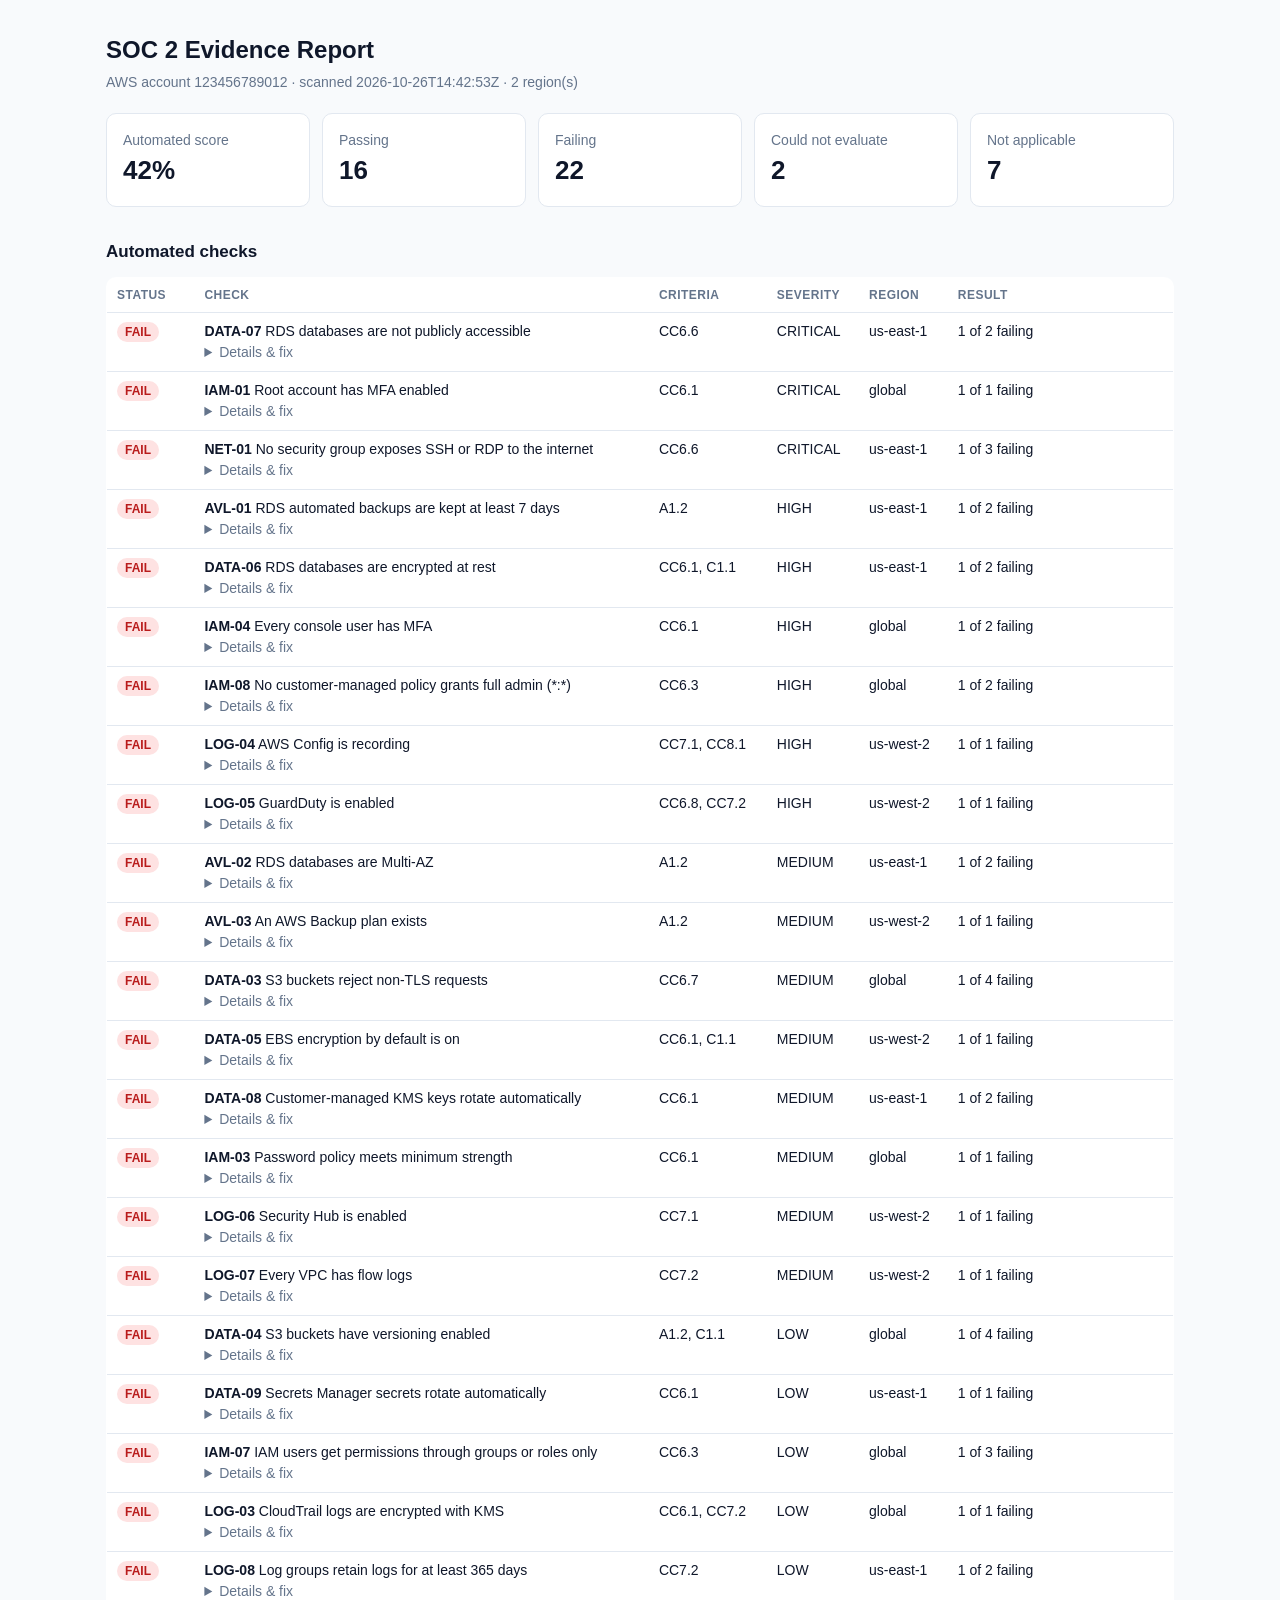
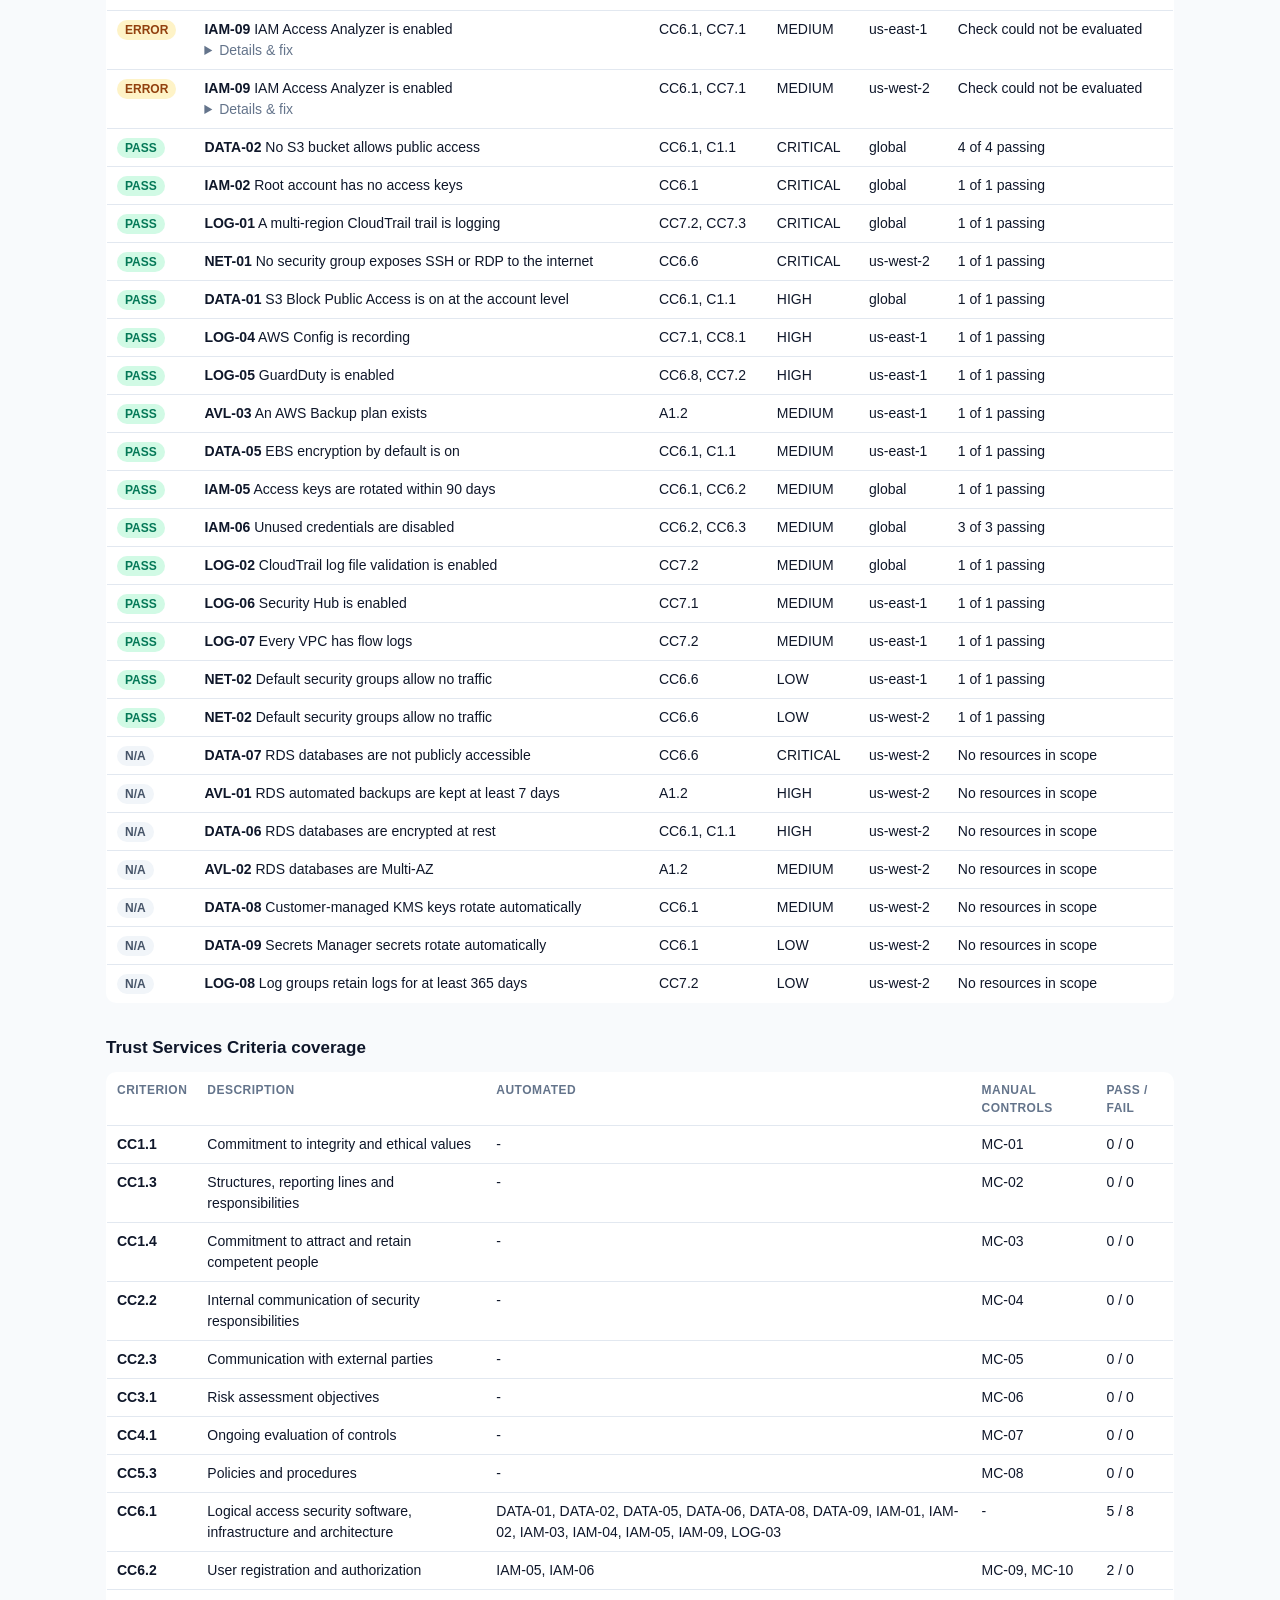
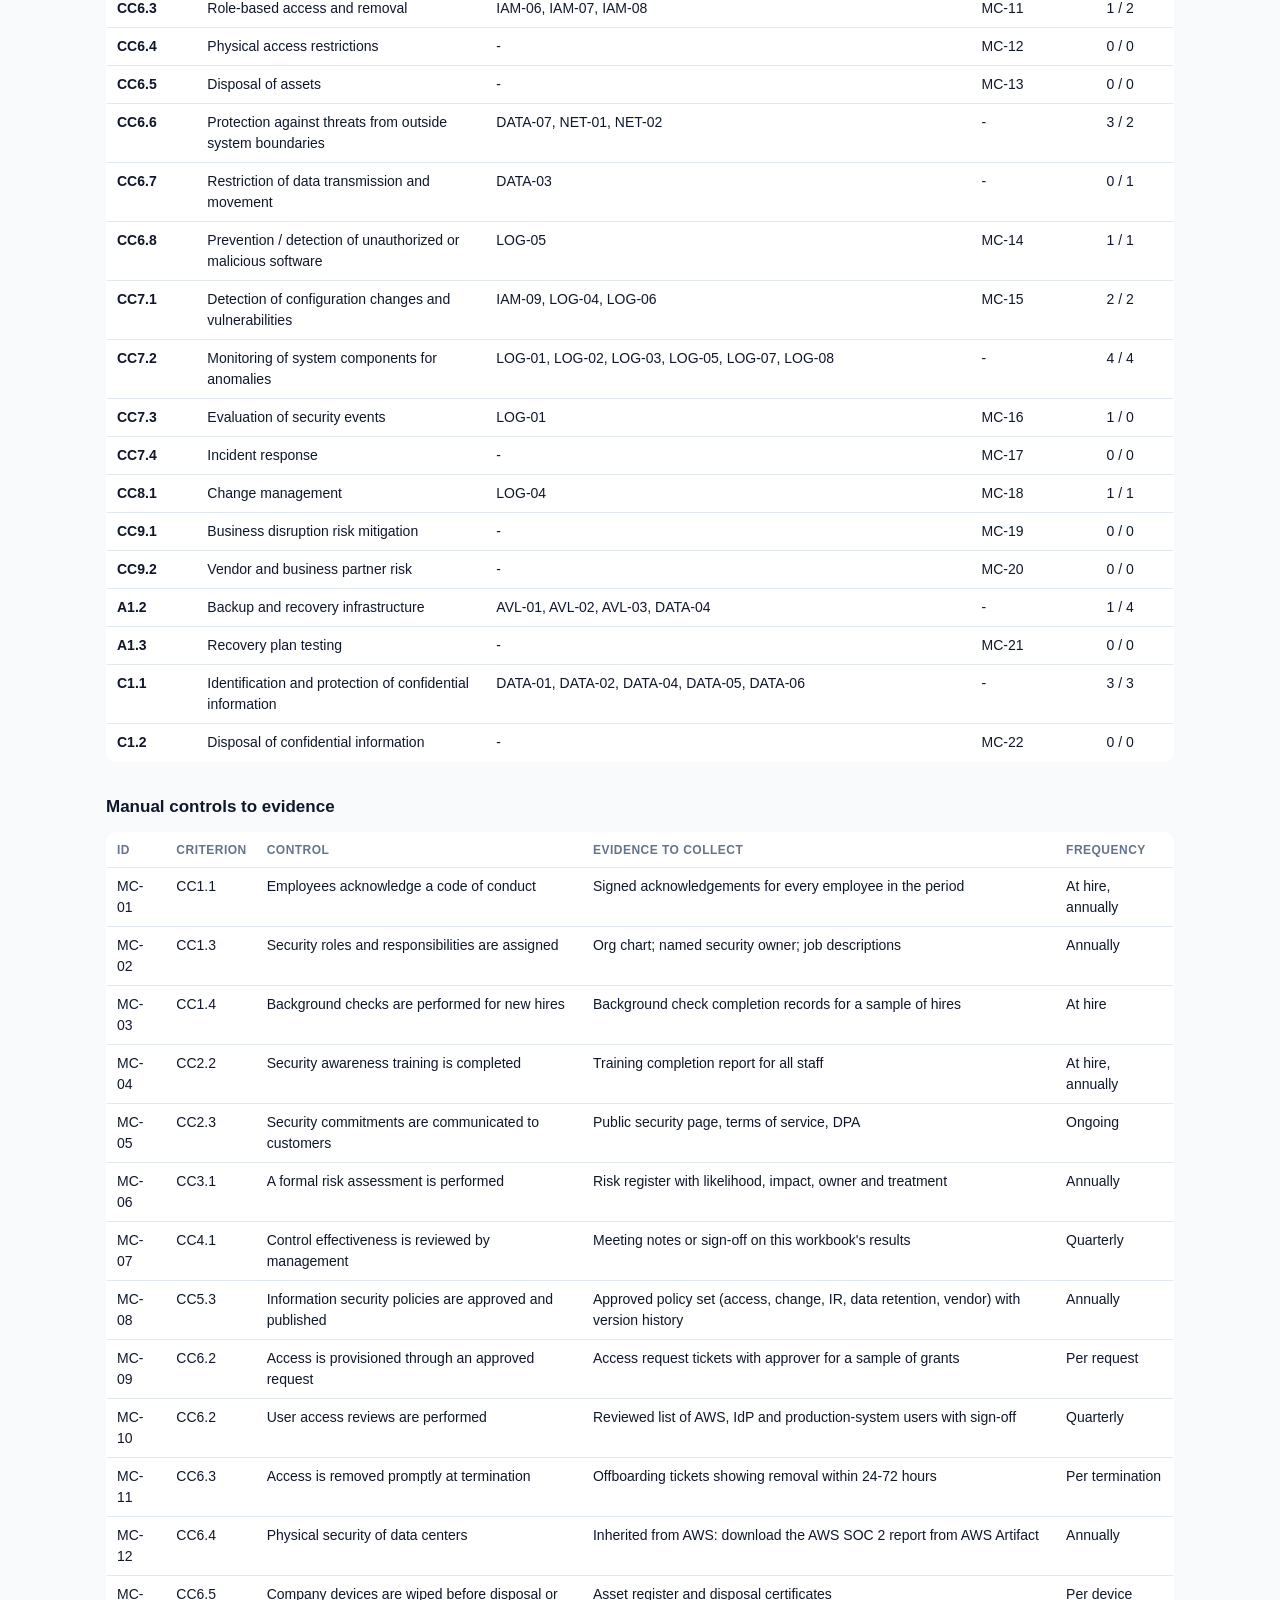
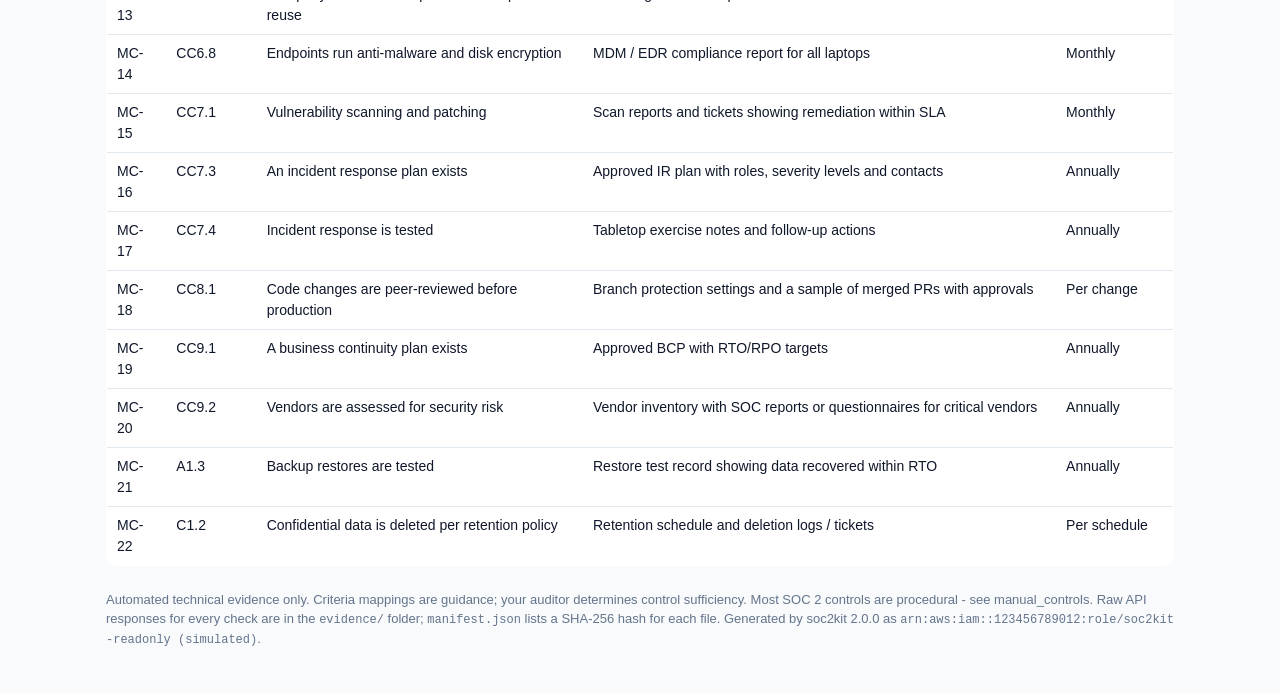
==== web/sample/report.html @ bc545b7a "Add zero-backend demo page and Python 3.9 support - web/: static demo page in the S3 Sentry style. S" ====
<!doctype html>
<html lang="en">
<head>
<meta charset="utf-8">
<meta name="viewport" content="width=device-width, initial-scale=1">
<title>SOC 2 Evidence Report - 123456789012</title>
<style>
:root{--bg:#f8fafc;--card:#fff;--ink:#0f172a;--muted:#64748b;--line:#e2e8f0;
--pass:#047857;--pass-bg:#d1fae5;--fail:#b91c1c;--fail-bg:#fee2e2;--err:#92400e;--err-bg:#fef3c7;--na:#475569;--na-bg:#f1f5f9}
@media (prefers-color-scheme:dark){:root{--bg:#0b1120;--card:#111827;--ink:#e5e7eb;--muted:#94a3b8;--line:#1f2937;
--pass:#6ee7b7;--pass-bg:#064e3b;--fail:#fca5a5;--fail-bg:#7f1d1d;--err:#fcd34d;--err-bg:#78350f;--na:#cbd5e1;--na-bg:#1e293b}}
*{box-sizing:border-box}body{margin:0;background:var(--bg);color:var(--ink);font:14px/1.5 -apple-system,BlinkMacSystemFont,"Segoe UI",Roboto,sans-serif}
main{max-width:1100px;margin:0 auto;padding:32px 16px}
h1{font-size:24px;margin:0 0 4px}h2{font-size:17px;margin:32px 0 12px}
.muted{color:var(--muted)}.card{background:var(--card);border:1px solid var(--line);border-radius:10px;padding:16px}
.grid{display:grid;grid-template-columns:repeat(auto-fit,minmax(140px,1fr));gap:12px;margin-top:20px}
.stat b{display:block;font-size:26px}
table{width:100%;border-collapse:collapse;background:var(--card);border:1px solid var(--line);border-radius:10px;overflow:hidden}
th,td{text-align:left;padding:8px 10px;border-bottom:1px solid var(--line);vertical-align:top}
th{font-size:12px;text-transform:uppercase;letter-spacing:.04em;color:var(--muted)}
.pill{display:inline-block;padding:1px 8px;border-radius:999px;font-size:12px;font-weight:600;white-space:nowrap}
.PASS{color:var(--pass);background:var(--pass-bg)}.FAIL{color:var(--fail);background:var(--fail-bg)}
.ERROR{color:var(--err);background:var(--err-bg)}.NA{color:var(--na);background:var(--na-bg)}
details summary{cursor:pointer;color:var(--muted)}ul{margin:6px 0;padding-left:18px}code{font-size:12px;word-break:break-all}
.note{font-size:13px;color:var(--muted);margin-top:24px}
.scroll{overflow-x:auto}
@media print{details{display:block}details>*{display:block}}
</style>
</head>
<body><main>
<h1>SOC 2 Evidence Report</h1>
<div class="muted">AWS account 123456789012 &middot; scanned 2026-10-26T14:42:53Z &middot; 2 region(s)</div>

<div class="grid">
  <div class="card stat"><span class="muted">Automated score</span><b>42%</b></div>
  <div class="card stat"><span class="muted">Passing</span><b>16</b></div>
  <div class="card stat"><span class="muted">Failing</span><b>22</b></div>
  <div class="card stat"><span class="muted">Could not evaluate</span><b>2</b></div>
  <div class="card stat"><span class="muted">Not applicable</span><b>7</b></div>
</div>

<h2>Automated checks</h2>
<div class="scroll"><table>
<thead><tr><th>Status</th><th>Check</th><th>Criteria</th><th>Severity</th><th>Region</th><th>Result</th></tr></thead>
<tbody>

<tr>
<td><span class="pill FAIL">FAIL</span></td>
<td><b>DATA-07</b> RDS databases are not publicly accessible

<details><summary>Details &amp; fix</summary>

<ul><li><code>arn:aws:rds:us-east-1:123456789012:db:reporting-replica</code> - Publicly accessible</li></ul>
<div><b>Fix:</b> Set PubliclyAccessible to false and place the instance in private subnets.</div>
<div class="muted">Evidence: <code>evidence/DATA-07__us-east-1.json</code></div>
</details>

</td>
<td>CC6.6</td><td>CRITICAL</td><td>us-east-1</td><td>1 of 2 failing</td>
</tr>

<tr>
<td><span class="pill FAIL">FAIL</span></td>
<td><b>IAM-01</b> Root account has MFA enabled

<details><summary>Details &amp; fix</summary>

<ul><li><code>arn:aws:iam::123456789012:root</code> - Root MFA is not enabled</li></ul>
<div><b>Fix:</b> Sign in as root and enable a hardware or virtual MFA device under Security credentials.</div>
<div class="muted">Evidence: <code>evidence/IAM-01.json</code></div>
</details>

</td>
<td>CC6.1</td><td>CRITICAL</td><td>global</td><td>1 of 1 failing</td>
</tr>

<tr>
<td><span class="pill FAIL">FAIL</span></td>
<td><b>NET-01</b> No security group exposes SSH or RDP to the internet

<details><summary>Details &amp; fix</summary>

<ul><li><code>sg-3e9e2eb22fcf9f64b (bastion)</code> - Open to internet: SSH (22)</li></ul>
<div><b>Fix:</b> Remove the open rule; use SSM Session Manager or a VPN / bastion with a narrow source range.</div>
<div class="muted">Evidence: <code>evidence/NET-01__us-east-1.json</code></div>
</details>

</td>
<td>CC6.6</td><td>CRITICAL</td><td>us-east-1</td><td>1 of 3 failing</td>
</tr>

<tr>
<td><span class="pill FAIL">FAIL</span></td>
<td><b>AVL-01</b> RDS automated backups are kept at least 7 days

<details><summary>Details &amp; fix</summary>

<ul><li><code>arn:aws:rds:us-east-1:123456789012:db:reporting-replica</code> - 1 day retention</li></ul>
<div><b>Fix:</b> Set BackupRetentionPeriod to 7 or more.</div>
<div class="muted">Evidence: <code>evidence/AVL-01__us-east-1.json</code></div>
</details>

</td>
<td>A1.2</td><td>HIGH</td><td>us-east-1</td><td>1 of 2 failing</td>
</tr>

<tr>
<td><span class="pill FAIL">FAIL</span></td>
<td><b>DATA-06</b> RDS databases are encrypted at rest

<details><summary>Details &amp; fix</summary>

<ul><li><code>arn:aws:rds:us-east-1:123456789012:db:reporting-replica</code> - Not encrypted</li></ul>
<div><b>Fix:</b> Encryption can&#39;t be turned on in place: snapshot, copy the snapshot with encryption, restore.</div>
<div class="muted">Evidence: <code>evidence/DATA-06__us-east-1.json</code></div>
</details>

</td>
<td>CC6.1, C1.1</td><td>HIGH</td><td>us-east-1</td><td>1 of 2 failing</td>
</tr>

<tr>
<td><span class="pill FAIL">FAIL</span></td>
<td><b>IAM-04</b> Every console user has MFA

<details><summary>Details &amp; fix</summary>

<ul><li><code>arn:aws:iam::123456789012:user/mark.chen</code> - Console password without MFA</li></ul>
<div><b>Fix:</b> Enable MFA for each listed user, or remove their console password and use IAM Identity Center.</div>
<div class="muted">Evidence: <code>evidence/IAM-04.json</code></div>
</details>

</td>
<td>CC6.1</td><td>HIGH</td><td>global</td><td>1 of 2 failing</td>
</tr>

<tr>
<td><span class="pill FAIL">FAIL</span></td>
<td><b>IAM-08</b> No customer-managed policy grants full admin (*:*)

<details><summary>Details &amp; fix</summary>

<ul><li><code>arn:aws:iam::123456789012:policy/legacy-admin</code> - Allows *:*</li></ul>
<div><b>Fix:</b> Replace &#39;*:*&#39; with the specific actions and resources the principal needs.</div>
<div class="muted">Evidence: <code>evidence/IAM-08.json</code></div>
</details>

</td>
<td>CC6.3</td><td>HIGH</td><td>global</td><td>1 of 2 failing</td>
</tr>

<tr>
<td><span class="pill FAIL">FAIL</span></td>
<td><b>LOG-04</b> AWS Config is recording

<details><summary>Details &amp; fix</summary>

<ul><li><code>us-west-2</code> - No recorder</li></ul>
<div><b>Fix:</b> Enable AWS Config in this region, recording all resource types.</div>
<div class="muted">Evidence: <code>evidence/LOG-04__us-west-2.json</code></div>
</details>

</td>
<td>CC7.1, CC8.1</td><td>HIGH</td><td>us-west-2</td><td>1 of 1 failing</td>
</tr>

<tr>
<td><span class="pill FAIL">FAIL</span></td>
<td><b>LOG-05</b> GuardDuty is enabled

<details><summary>Details &amp; fix</summary>

<ul><li><code>us-west-2</code> - No enabled detector</li></ul>
<div><b>Fix:</b> Enable GuardDuty in this region (ideally org-wide with a delegated admin).</div>
<div class="muted">Evidence: <code>evidence/LOG-05__us-west-2.json</code></div>
</details>

</td>
<td>CC6.8, CC7.2</td><td>HIGH</td><td>us-west-2</td><td>1 of 1 failing</td>
</tr>

<tr>
<td><span class="pill FAIL">FAIL</span></td>
<td><b>AVL-02</b> RDS databases are Multi-AZ

<details><summary>Details &amp; fix</summary>

<ul><li><code>arn:aws:rds:us-east-1:123456789012:db:reporting-replica</code> - Single-AZ</li></ul>
<div><b>Fix:</b> Modify the instance to enable Multi-AZ (dev/test databases can be accepted as a documented exception).</div>
<div class="muted">Evidence: <code>evidence/AVL-02__us-east-1.json</code></div>
</details>

</td>
<td>A1.2</td><td>MEDIUM</td><td>us-east-1</td><td>1 of 2 failing</td>
</tr>

<tr>
<td><span class="pill FAIL">FAIL</span></td>
<td><b>AVL-03</b> An AWS Backup plan exists

<details><summary>Details &amp; fix</summary>

<ul><li><code>us-west-2</code> - No backup plans</li></ul>
<div><b>Fix:</b> Create an AWS Backup plan covering production resources in this region.</div>
<div class="muted">Evidence: <code>evidence/AVL-03__us-west-2.json</code></div>
</details>

</td>
<td>A1.2</td><td>MEDIUM</td><td>us-west-2</td><td>1 of 1 failing</td>
</tr>

<tr>
<td><span class="pill FAIL">FAIL</span></td>
<td><b>DATA-03</b> S3 buckets reject non-TLS requests

<details><summary>Details &amp; fix</summary>

<ul><li><code>arn:aws:s3:::northwind-app-logs</code> - No SecureTransport deny</li></ul>
<div><b>Fix:</b> Add a Deny statement for &#34;s3:*&#34; with Condition {&#34;Bool&#34;: {&#34;aws:SecureTransport&#34;: &#34;false&#34;}}.</div>
<div class="muted">Evidence: <code>evidence/DATA-03.json</code></div>
</details>

</td>
<td>CC6.7</td><td>MEDIUM</td><td>global</td><td>1 of 4 failing</td>
</tr>

<tr>
<td><span class="pill FAIL">FAIL</span></td>
<td><b>DATA-05</b> EBS encryption by default is on

<details><summary>Details &amp; fix</summary>

<ul><li><code>us-west-2</code> - Off</li></ul>
<div><b>Fix:</b> Enable EBS encryption by default in this region.</div>
<div class="muted">Evidence: <code>evidence/DATA-05__us-west-2.json</code></div>
</details>

</td>
<td>CC6.1, C1.1</td><td>MEDIUM</td><td>us-west-2</td><td>1 of 1 failing</td>
</tr>

<tr>
<td><span class="pill FAIL">FAIL</span></td>
<td><b>DATA-08</b> Customer-managed KMS keys rotate automatically

<details><summary>Details &amp; fix</summary>

<ul><li><code>arn:aws:kms:us-east-1:123456789012:key/34298638-74ad-4425-8a87-bf9d4429585e</code> - Rotation off</li></ul>
<div><b>Fix:</b> Enable automatic key rotation on the key.</div>
<div class="muted">Evidence: <code>evidence/DATA-08__us-east-1.json</code></div>
</details>

</td>
<td>CC6.1</td><td>MEDIUM</td><td>us-east-1</td><td>1 of 2 failing</td>
</tr>

<tr>
<td><span class="pill FAIL">FAIL</span></td>
<td><b>IAM-03</b> Password policy meets minimum strength

<details><summary>Details &amp; fix</summary>

<ul><li><code>arn:aws:iam::123456789012:root</code> - minimum length 8 &lt; 14; RequireSymbols is off; reuse prevention 0 &lt; 24</li></ul>
<div><b>Fix:</b> Set an account password policy: minimum length 14, require upper/lower/number/symbol, prevent reuse of 24.</div>
<div class="muted">Evidence: <code>evidence/IAM-03.json</code></div>
</details>

</td>
<td>CC6.1</td><td>MEDIUM</td><td>global</td><td>1 of 1 failing</td>
</tr>

<tr>
<td><span class="pill FAIL">FAIL</span></td>
<td><b>LOG-06</b> Security Hub is enabled

<details><summary>Details &amp; fix</summary>

<ul><li><code>us-west-2</code> - Not enabled</li></ul>
<div><b>Fix:</b> Enable Security Hub with the AWS Foundational Security Best Practices standard.</div>
<div class="muted">Evidence: <code>evidence/LOG-06__us-west-2.json</code></div>
</details>

</td>
<td>CC7.1</td><td>MEDIUM</td><td>us-west-2</td><td>1 of 1 failing</td>
</tr>

<tr>
<td><span class="pill FAIL">FAIL</span></td>
<td><b>LOG-07</b> Every VPC has flow logs

<details><summary>Details &amp; fix</summary>

<ul><li><code>vpc-6b2c3f62ea0a4b193</code> - No active flow log</li></ul>
<div><b>Fix:</b> Enable VPC flow logs (at least REJECT traffic) to CloudWatch Logs or S3.</div>
<div class="muted">Evidence: <code>evidence/LOG-07__us-west-2.json</code></div>
</details>

</td>
<td>CC7.2</td><td>MEDIUM</td><td>us-west-2</td><td>1 of 1 failing</td>
</tr>

<tr>
<td><span class="pill FAIL">FAIL</span></td>
<td><b>DATA-04</b> S3 buckets have versioning enabled

<details><summary>Details &amp; fix</summary>

<ul><li><code>arn:aws:s3:::northwind-web-assets</code> - Versioning Disabled</li></ul>
<div><b>Fix:</b> Enable versioning (and a lifecycle rule to expire old versions to control cost).</div>
<div class="muted">Evidence: <code>evidence/DATA-04.json</code></div>
</details>

</td>
<td>A1.2, C1.1</td><td>LOW</td><td>global</td><td>1 of 4 failing</td>
</tr>

<tr>
<td><span class="pill FAIL">FAIL</span></td>
<td><b>DATA-09</b> Secrets Manager secrets rotate automatically

<details><summary>Details &amp; fix</summary>

<ul><li><code>arn:aws:secretsmanager:us-east-1:123456789012:secret:prod/patients-db-ShzdBB</code> - Rotation off</li></ul>
<div><b>Fix:</b> Configure a rotation Lambda and schedule for the secret.</div>
<div class="muted">Evidence: <code>evidence/DATA-09__us-east-1.json</code></div>
</details>

</td>
<td>CC6.1</td><td>LOW</td><td>us-east-1</td><td>1 of 1 failing</td>
</tr>

<tr>
<td><span class="pill FAIL">FAIL</span></td>
<td><b>IAM-07</b> IAM users get permissions through groups or roles only

<details><summary>Details &amp; fix</summary>

<ul><li><code>arn:aws:iam::123456789012:user/ci-deploy-bot</code> - 1 policies attached directly</li></ul>
<div><b>Fix:</b> Move the user&#39;s policies onto a group or role and detach them from the user.</div>
<div class="muted">Evidence: <code>evidence/IAM-07.json</code></div>
</details>

</td>
<td>CC6.3</td><td>LOW</td><td>global</td><td>1 of 3 failing</td>
</tr>

<tr>
<td><span class="pill FAIL">FAIL</span></td>
<td><b>LOG-03</b> CloudTrail logs are encrypted with KMS

<details><summary>Details &amp; fix</summary>

<ul><li><code>arn:aws:cloudtrail:us-east-1:123456789012:trail/northwind-org-trail</code> - No KMS key</li></ul>
<div><b>Fix:</b> Configure SSE-KMS on the trail with a dedicated customer-managed key.</div>
<div class="muted">Evidence: <code>evidence/LOG-03.json</code></div>
</details>

</td>
<td>CC6.1, CC7.2</td><td>LOW</td><td>global</td><td>1 of 1 failing</td>
</tr>

<tr>
<td><span class="pill FAIL">FAIL</span></td>
<td><b>LOG-08</b> Log groups retain logs for at least 365 days

<details><summary>Details &amp; fix</summary>

<ul><li><code>/aws/lambda/report-export</code> - 30 days</li></ul>
<div><b>Fix:</b> Set retention to 365+ days (or &#39;never expire&#39;) on each log group.</div>
<div class="muted">Evidence: <code>evidence/LOG-08__us-east-1.json</code></div>
</details>

</td>
<td>CC7.2</td><td>LOW</td><td>us-east-1</td><td>1 of 2 failing</td>
</tr>

<tr>
<td><span class="pill ERROR">ERROR</span></td>
<td><b>IAM-09</b> IAM Access Analyzer is enabled

<details><summary>Details &amp; fix</summary>
<div><code>The AWS simulator used for this sample does not support this API.</code></div>
<ul></ul>
<div><b>Fix:</b> Create an account- or organization-level analyzer in this region.</div>
<div class="muted">Evidence: <code>evidence/IAM-09__us-east-1.json</code></div>
</details>

</td>
<td>CC6.1, CC7.1</td><td>MEDIUM</td><td>us-east-1</td><td>Check could not be evaluated</td>
</tr>

<tr>
<td><span class="pill ERROR">ERROR</span></td>
<td><b>IAM-09</b> IAM Access Analyzer is enabled

<details><summary>Details &amp; fix</summary>
<div><code>The AWS simulator used for this sample does not support this API.</code></div>
<ul></ul>
<div><b>Fix:</b> Create an account- or organization-level analyzer in this region.</div>
<div class="muted">Evidence: <code>evidence/IAM-09__us-west-2.json</code></div>
</details>

</td>
<td>CC6.1, CC7.1</td><td>MEDIUM</td><td>us-west-2</td><td>Check could not be evaluated</td>
</tr>

<tr>
<td><span class="pill PASS">PASS</span></td>
<td><b>DATA-02</b> No S3 bucket allows public access

</td>
<td>CC6.1, C1.1</td><td>CRITICAL</td><td>global</td><td>4 of 4 passing</td>
</tr>

<tr>
<td><span class="pill PASS">PASS</span></td>
<td><b>IAM-02</b> Root account has no access keys

</td>
<td>CC6.1</td><td>CRITICAL</td><td>global</td><td>1 of 1 passing</td>
</tr>

<tr>
<td><span class="pill PASS">PASS</span></td>
<td><b>LOG-01</b> A multi-region CloudTrail trail is logging

</td>
<td>CC7.2, CC7.3</td><td>CRITICAL</td><td>global</td><td>1 of 1 passing</td>
</tr>

<tr>
<td><span class="pill PASS">PASS</span></td>
<td><b>NET-01</b> No security group exposes SSH or RDP to the internet

</td>
<td>CC6.6</td><td>CRITICAL</td><td>us-west-2</td><td>1 of 1 passing</td>
</tr>

<tr>
<td><span class="pill PASS">PASS</span></td>
<td><b>DATA-01</b> S3 Block Public Access is on at the account level

</td>
<td>CC6.1, C1.1</td><td>HIGH</td><td>global</td><td>1 of 1 passing</td>
</tr>

<tr>
<td><span class="pill PASS">PASS</span></td>
<td><b>LOG-04</b> AWS Config is recording

</td>
<td>CC7.1, CC8.1</td><td>HIGH</td><td>us-east-1</td><td>1 of 1 passing</td>
</tr>

<tr>
<td><span class="pill PASS">PASS</span></td>
<td><b>LOG-05</b> GuardDuty is enabled

</td>
<td>CC6.8, CC7.2</td><td>HIGH</td><td>us-east-1</td><td>1 of 1 passing</td>
</tr>

<tr>
<td><span class="pill PASS">PASS</span></td>
<td><b>AVL-03</b> An AWS Backup plan exists

</td>
<td>A1.2</td><td>MEDIUM</td><td>us-east-1</td><td>1 of 1 passing</td>
</tr>

<tr>
<td><span class="pill PASS">PASS</span></td>
<td><b>DATA-05</b> EBS encryption by default is on

</td>
<td>CC6.1, C1.1</td><td>MEDIUM</td><td>us-east-1</td><td>1 of 1 passing</td>
</tr>

<tr>
<td><span class="pill PASS">PASS</span></td>
<td><b>IAM-05</b> Access keys are rotated within 90 days

</td>
<td>CC6.1, CC6.2</td><td>MEDIUM</td><td>global</td><td>1 of 1 passing</td>
</tr>

<tr>
<td><span class="pill PASS">PASS</span></td>
<td><b>IAM-06</b> Unused credentials are disabled

</td>
<td>CC6.2, CC6.3</td><td>MEDIUM</td><td>global</td><td>3 of 3 passing</td>
</tr>

<tr>
<td><span class="pill PASS">PASS</span></td>
<td><b>LOG-02</b> CloudTrail log file validation is enabled

</td>
<td>CC7.2</td><td>MEDIUM</td><td>global</td><td>1 of 1 passing</td>
</tr>

<tr>
<td><span class="pill PASS">PASS</span></td>
<td><b>LOG-06</b> Security Hub is enabled

</td>
<td>CC7.1</td><td>MEDIUM</td><td>us-east-1</td><td>1 of 1 passing</td>
</tr>

<tr>
<td><span class="pill PASS">PASS</span></td>
<td><b>LOG-07</b> Every VPC has flow logs

</td>
<td>CC7.2</td><td>MEDIUM</td><td>us-east-1</td><td>1 of 1 passing</td>
</tr>

<tr>
<td><span class="pill PASS">PASS</span></td>
<td><b>NET-02</b> Default security groups allow no traffic

</td>
<td>CC6.6</td><td>LOW</td><td>us-east-1</td><td>1 of 1 passing</td>
</tr>

<tr>
<td><span class="pill PASS">PASS</span></td>
<td><b>NET-02</b> Default security groups allow no traffic

</td>
<td>CC6.6</td><td>LOW</td><td>us-west-2</td><td>1 of 1 passing</td>
</tr>

<tr>
<td><span class="pill NA">N/A</span></td>
<td><b>DATA-07</b> RDS databases are not publicly accessible

</td>
<td>CC6.6</td><td>CRITICAL</td><td>us-west-2</td><td>No resources in scope</td>
</tr>

<tr>
<td><span class="pill NA">N/A</span></td>
<td><b>AVL-01</b> RDS automated backups are kept at least 7 days

</td>
<td>A1.2</td><td>HIGH</td><td>us-west-2</td><td>No resources in scope</td>
</tr>

<tr>
<td><span class="pill NA">N/A</span></td>
<td><b>DATA-06</b> RDS databases are encrypted at rest

</td>
<td>CC6.1, C1.1</td><td>HIGH</td><td>us-west-2</td><td>No resources in scope</td>
</tr>

<tr>
<td><span class="pill NA">N/A</span></td>
<td><b>AVL-02</b> RDS databases are Multi-AZ

</td>
<td>A1.2</td><td>MEDIUM</td><td>us-west-2</td><td>No resources in scope</td>
</tr>

<tr>
<td><span class="pill NA">N/A</span></td>
<td><b>DATA-08</b> Customer-managed KMS keys rotate automatically

</td>
<td>CC6.1</td><td>MEDIUM</td><td>us-west-2</td><td>No resources in scope</td>
</tr>

<tr>
<td><span class="pill NA">N/A</span></td>
<td><b>DATA-09</b> Secrets Manager secrets rotate automatically

</td>
<td>CC6.1</td><td>LOW</td><td>us-west-2</td><td>No resources in scope</td>
</tr>

<tr>
<td><span class="pill NA">N/A</span></td>
<td><b>LOG-08</b> Log groups retain logs for at least 365 days

</td>
<td>CC7.2</td><td>LOW</td><td>us-west-2</td><td>No resources in scope</td>
</tr>

</tbody></table></div>

<h2>Trust Services Criteria coverage</h2>
<div class="scroll"><table>
<thead><tr><th>Criterion</th><th>Description</th><th>Automated</th><th>Manual controls</th><th>Pass / Fail</th></tr></thead>
<tbody>

<tr><td><b>CC1.1</b></td><td>Commitment to integrity and ethical values</td><td>-</td>
<td>MC-01</td><td>0 / 0</td></tr>

<tr><td><b>CC1.3</b></td><td>Structures, reporting lines and responsibilities</td><td>-</td>
<td>MC-02</td><td>0 / 0</td></tr>

<tr><td><b>CC1.4</b></td><td>Commitment to attract and retain competent people</td><td>-</td>
<td>MC-03</td><td>0 / 0</td></tr>

<tr><td><b>CC2.2</b></td><td>Internal communication of security responsibilities</td><td>-</td>
<td>MC-04</td><td>0 / 0</td></tr>

<tr><td><b>CC2.3</b></td><td>Communication with external parties</td><td>-</td>
<td>MC-05</td><td>0 / 0</td></tr>

<tr><td><b>CC3.1</b></td><td>Risk assessment objectives</td><td>-</td>
<td>MC-06</td><td>0 / 0</td></tr>

<tr><td><b>CC4.1</b></td><td>Ongoing evaluation of controls</td><td>-</td>
<td>MC-07</td><td>0 / 0</td></tr>

<tr><td><b>CC5.3</b></td><td>Policies and procedures</td><td>-</td>
<td>MC-08</td><td>0 / 0</td></tr>

<tr><td><b>CC6.1</b></td><td>Logical access security software, infrastructure and architecture</td><td>DATA-01, DATA-02, DATA-05, DATA-06, DATA-08, DATA-09, IAM-01, IAM-02, IAM-03, IAM-04, IAM-05, IAM-09, LOG-03</td>
<td>-</td><td>5 / 8</td></tr>

<tr><td><b>CC6.2</b></td><td>User registration and authorization</td><td>IAM-05, IAM-06</td>
<td>MC-09, MC-10</td><td>2 / 0</td></tr>

<tr><td><b>CC6.3</b></td><td>Role-based access and removal</td><td>IAM-06, IAM-07, IAM-08</td>
<td>MC-11</td><td>1 / 2</td></tr>

<tr><td><b>CC6.4</b></td><td>Physical access restrictions</td><td>-</td>
<td>MC-12</td><td>0 / 0</td></tr>

<tr><td><b>CC6.5</b></td><td>Disposal of assets</td><td>-</td>
<td>MC-13</td><td>0 / 0</td></tr>

<tr><td><b>CC6.6</b></td><td>Protection against threats from outside system boundaries</td><td>DATA-07, NET-01, NET-02</td>
<td>-</td><td>3 / 2</td></tr>

<tr><td><b>CC6.7</b></td><td>Restriction of data transmission and movement</td><td>DATA-03</td>
<td>-</td><td>0 / 1</td></tr>

<tr><td><b>CC6.8</b></td><td>Prevention / detection of unauthorized or malicious software</td><td>LOG-05</td>
<td>MC-14</td><td>1 / 1</td></tr>

<tr><td><b>CC7.1</b></td><td>Detection of configuration changes and vulnerabilities</td><td>IAM-09, LOG-04, LOG-06</td>
<td>MC-15</td><td>2 / 2</td></tr>

<tr><td><b>CC7.2</b></td><td>Monitoring of system components for anomalies</td><td>LOG-01, LOG-02, LOG-03, LOG-05, LOG-07, LOG-08</td>
<td>-</td><td>4 / 4</td></tr>

<tr><td><b>CC7.3</b></td><td>Evaluation of security events</td><td>LOG-01</td>
<td>MC-16</td><td>1 / 0</td></tr>

<tr><td><b>CC7.4</b></td><td>Incident response</td><td>-</td>
<td>MC-17</td><td>0 / 0</td></tr>

<tr><td><b>CC8.1</b></td><td>Change management</td><td>LOG-04</td>
<td>MC-18</td><td>1 / 1</td></tr>

<tr><td><b>CC9.1</b></td><td>Business disruption risk mitigation</td><td>-</td>
<td>MC-19</td><td>0 / 0</td></tr>

<tr><td><b>CC9.2</b></td><td>Vendor and business partner risk</td><td>-</td>
<td>MC-20</td><td>0 / 0</td></tr>

<tr><td><b>A1.2</b></td><td>Backup and recovery infrastructure</td><td>AVL-01, AVL-02, AVL-03, DATA-04</td>
<td>-</td><td>1 / 4</td></tr>

<tr><td><b>A1.3</b></td><td>Recovery plan testing</td><td>-</td>
<td>MC-21</td><td>0 / 0</td></tr>

<tr><td><b>C1.1</b></td><td>Identification and protection of confidential information</td><td>DATA-01, DATA-02, DATA-04, DATA-05, DATA-06</td>
<td>-</td><td>3 / 3</td></tr>

<tr><td><b>C1.2</b></td><td>Disposal of confidential information</td><td>-</td>
<td>MC-22</td><td>0 / 0</td></tr>

</tbody></table></div>

<h2>Manual controls to evidence</h2>
<div class="scroll"><table>
<thead><tr><th>ID</th><th>Criterion</th><th>Control</th><th>Evidence to collect</th><th>Frequency</th></tr></thead>
<tbody>

<tr><td>MC-01</td><td>CC1.1</td><td>Employees acknowledge a code of conduct</td><td>Signed acknowledgements for every employee in the period</td><td>At hire, annually</td></tr>

<tr><td>MC-02</td><td>CC1.3</td><td>Security roles and responsibilities are assigned</td><td>Org chart; named security owner; job descriptions</td><td>Annually</td></tr>

<tr><td>MC-03</td><td>CC1.4</td><td>Background checks are performed for new hires</td><td>Background check completion records for a sample of hires</td><td>At hire</td></tr>

<tr><td>MC-04</td><td>CC2.2</td><td>Security awareness training is completed</td><td>Training completion report for all staff</td><td>At hire, annually</td></tr>

<tr><td>MC-05</td><td>CC2.3</td><td>Security commitments are communicated to customers</td><td>Public security page, terms of service, DPA</td><td>Ongoing</td></tr>

<tr><td>MC-06</td><td>CC3.1</td><td>A formal risk assessment is performed</td><td>Risk register with likelihood, impact, owner and treatment</td><td>Annually</td></tr>

<tr><td>MC-07</td><td>CC4.1</td><td>Control effectiveness is reviewed by management</td><td>Meeting notes or sign-off on this workbook&#39;s results</td><td>Quarterly</td></tr>

<tr><td>MC-08</td><td>CC5.3</td><td>Information security policies are approved and published</td><td>Approved policy set (access, change, IR, data retention, vendor) with version history</td><td>Annually</td></tr>

<tr><td>MC-09</td><td>CC6.2</td><td>Access is provisioned through an approved request</td><td>Access request tickets with approver for a sample of grants</td><td>Per request</td></tr>

<tr><td>MC-10</td><td>CC6.2</td><td>User access reviews are performed</td><td>Reviewed list of AWS, IdP and production-system users with sign-off</td><td>Quarterly</td></tr>

<tr><td>MC-11</td><td>CC6.3</td><td>Access is removed promptly at termination</td><td>Offboarding tickets showing removal within 24-72 hours</td><td>Per termination</td></tr>

<tr><td>MC-12</td><td>CC6.4</td><td>Physical security of data centers</td><td>Inherited from AWS: download the AWS SOC 2 report from AWS Artifact</td><td>Annually</td></tr>

<tr><td>MC-13</td><td>CC6.5</td><td>Company devices are wiped before disposal or reuse</td><td>Asset register and disposal certificates</td><td>Per device</td></tr>

<tr><td>MC-14</td><td>CC6.8</td><td>Endpoints run anti-malware and disk encryption</td><td>MDM / EDR compliance report for all laptops</td><td>Monthly</td></tr>

<tr><td>MC-15</td><td>CC7.1</td><td>Vulnerability scanning and patching</td><td>Scan reports and tickets showing remediation within SLA</td><td>Monthly</td></tr>

<tr><td>MC-16</td><td>CC7.3</td><td>An incident response plan exists</td><td>Approved IR plan with roles, severity levels and contacts</td><td>Annually</td></tr>

<tr><td>MC-17</td><td>CC7.4</td><td>Incident response is tested</td><td>Tabletop exercise notes and follow-up actions</td><td>Annually</td></tr>

<tr><td>MC-18</td><td>CC8.1</td><td>Code changes are peer-reviewed before production</td><td>Branch protection settings and a sample of merged PRs with approvals</td><td>Per change</td></tr>

<tr><td>MC-19</td><td>CC9.1</td><td>A business continuity plan exists</td><td>Approved BCP with RTO/RPO targets</td><td>Annually</td></tr>

<tr><td>MC-20</td><td>CC9.2</td><td>Vendors are assessed for security risk</td><td>Vendor inventory with SOC reports or questionnaires for critical vendors</td><td>Annually</td></tr>

<tr><td>MC-21</td><td>A1.3</td><td>Backup restores are tested</td><td>Restore test record showing data recovered within RTO</td><td>Annually</td></tr>

<tr><td>MC-22</td><td>C1.2</td><td>Confidential data is deleted per retention policy</td><td>Retention schedule and deletion logs / tickets</td><td>Per schedule</td></tr>

</tbody></table></div>

<p class="note">Automated technical evidence only. Criteria mappings are guidance; your auditor determines control sufficiency. Most SOC 2 controls are procedural - see manual_controls. Raw API responses for every check are in the <code>evidence/</code> folder;
<code>manifest.json</code> lists a SHA-256 hash for each file. Generated by soc2kit 2.0.0
as <code>arn:aws:iam::123456789012:role/soc2kit-readonly (simulated)</code>.</p>
</main></body></html>
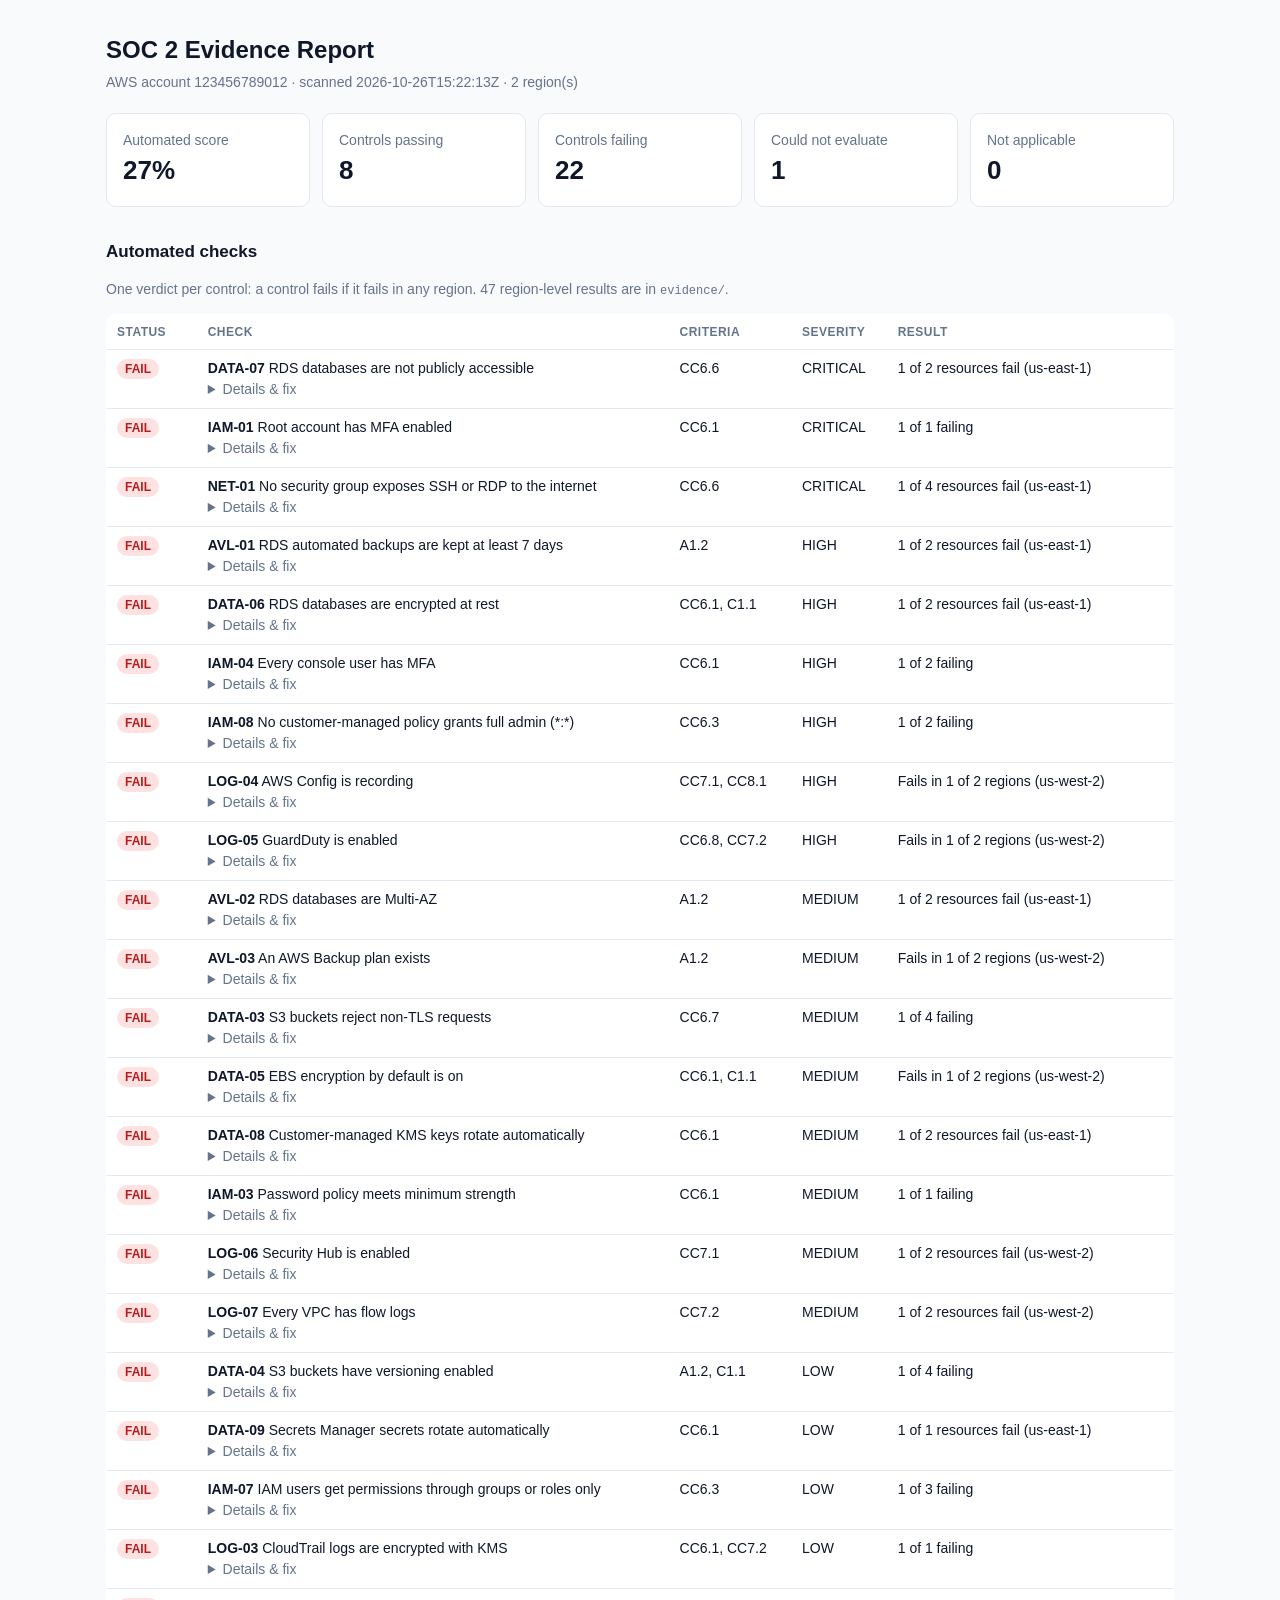
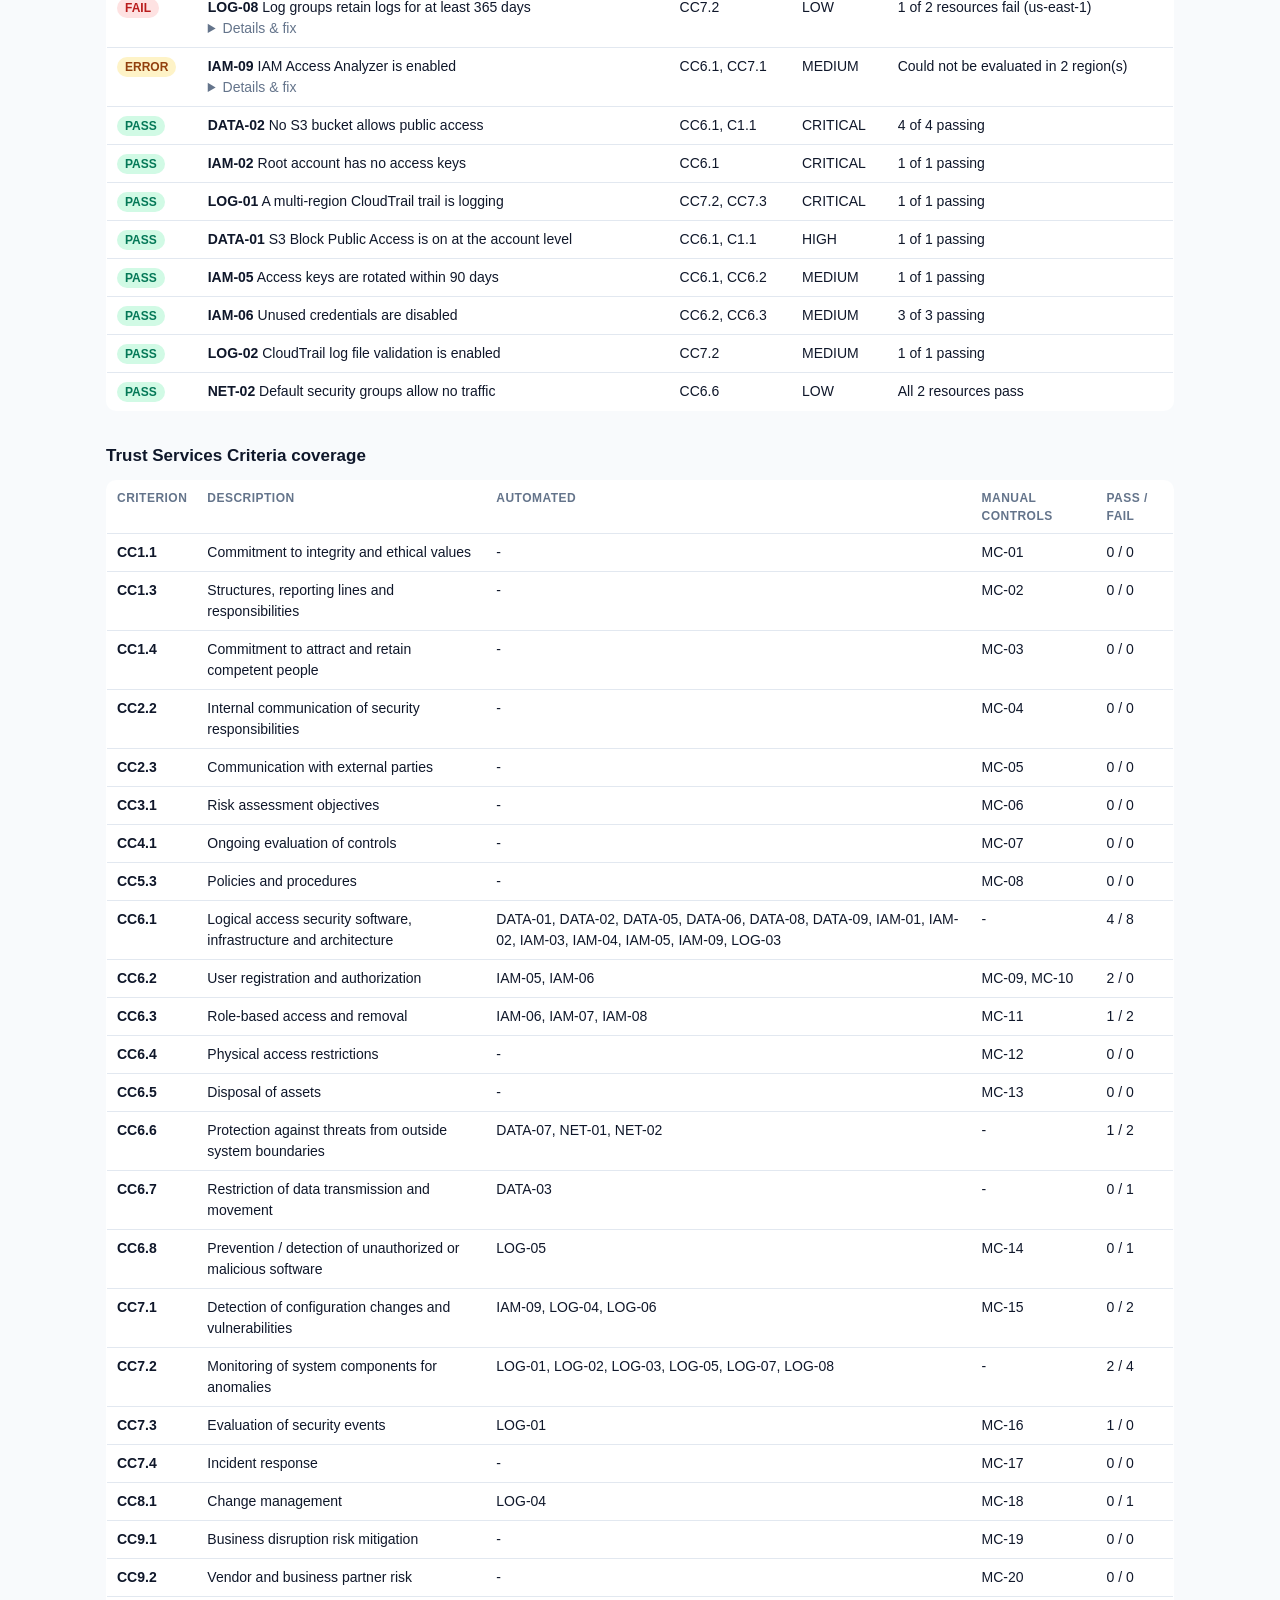
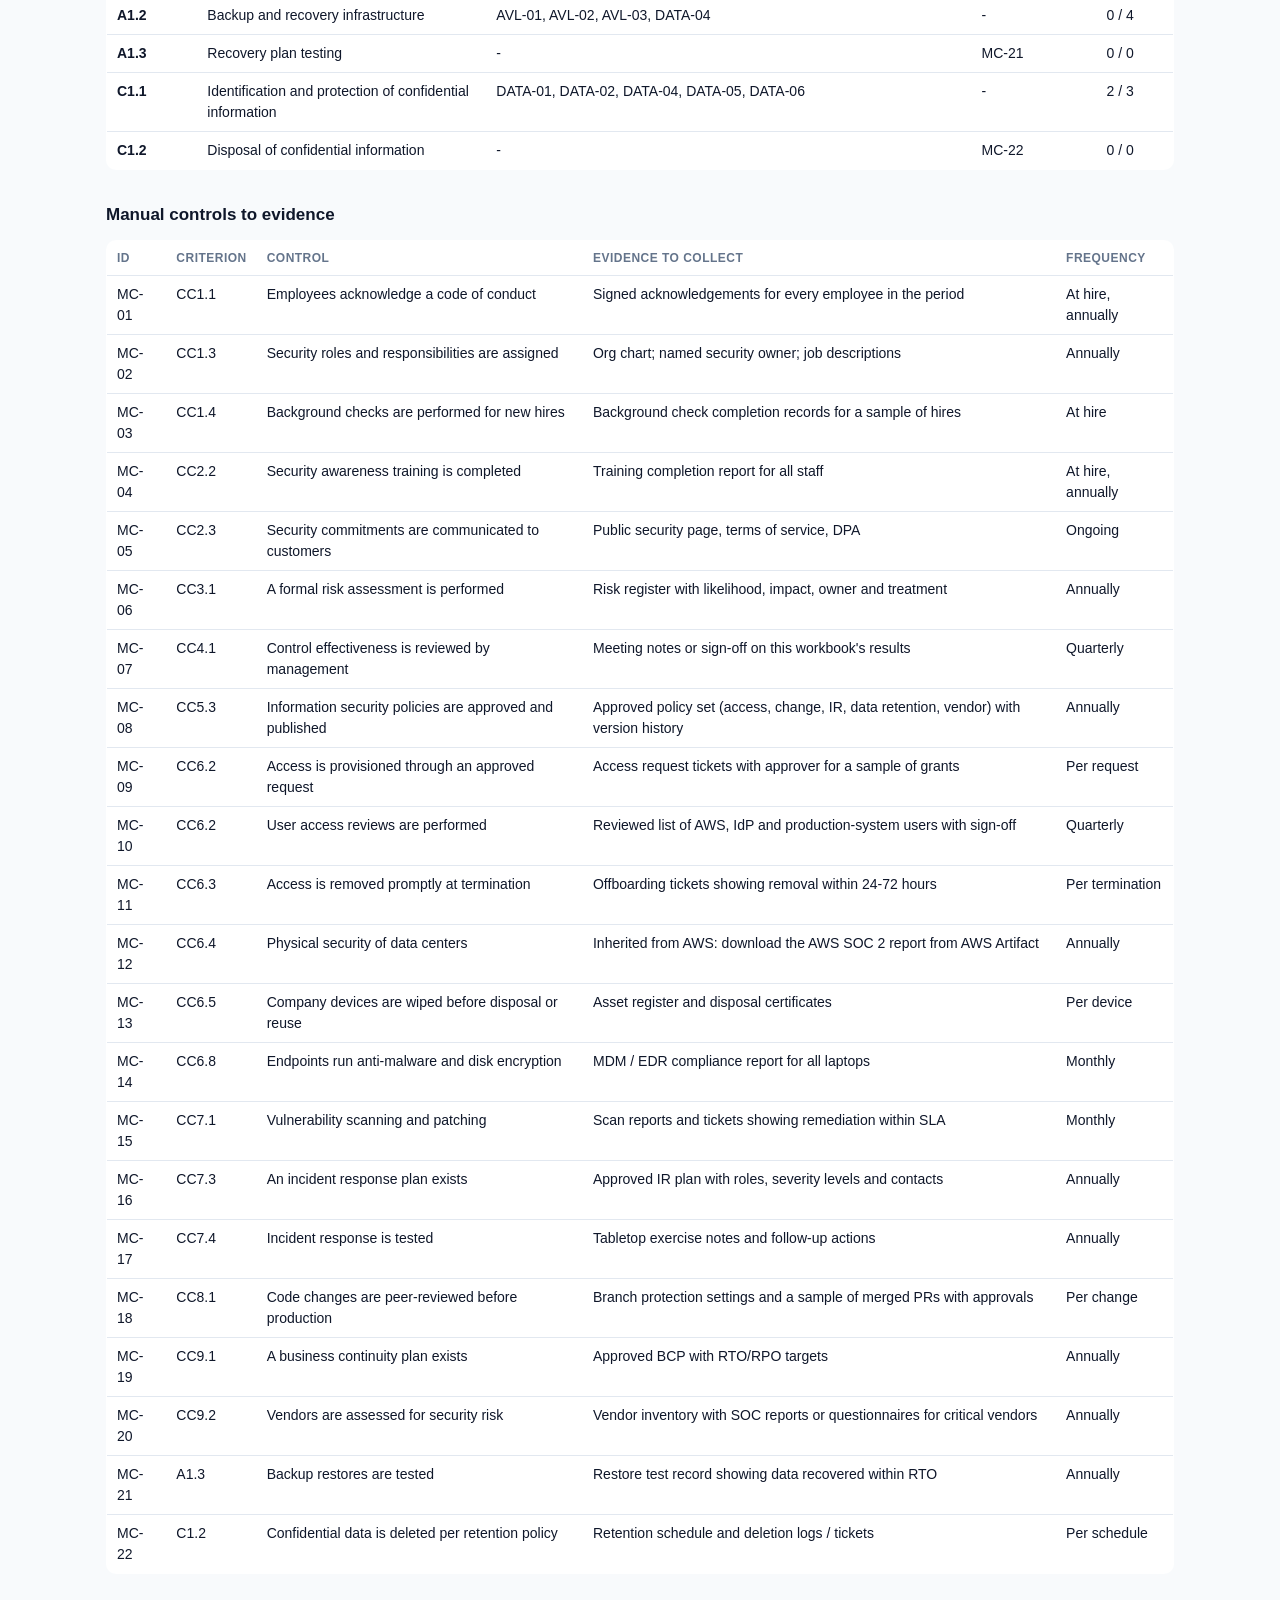
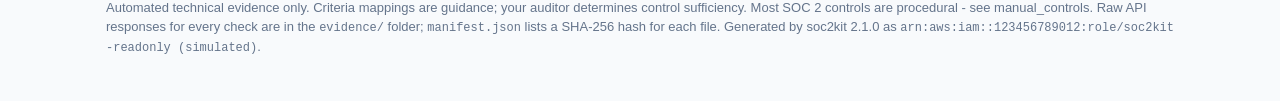
==== commit ebe8de61: "Score per control, not per region (v2.1.0) A real 17-region scan reported 144 failures because each " ====
--- a/web/sample/report.html
+++ b/web/sample/report.html
@@ -29,19 +29,20 @@
 </head>
 <body><main>
 <h1>SOC 2 Evidence Report</h1>
-<div class="muted">AWS account 123456789012 &middot; scanned 2026-10-26T14:42:53Z &middot; 2 region(s)</div>
+<div class="muted">AWS account 123456789012 &middot; scanned 2026-10-26T15:22:13Z &middot; 2 region(s)</div>
 
 <div class="grid">
-  <div class="card stat"><span class="muted">Automated score</span><b>42%</b></div>
-  <div class="card stat"><span class="muted">Passing</span><b>16</b></div>
-  <div class="card stat"><span class="muted">Failing</span><b>22</b></div>
-  <div class="card stat"><span class="muted">Could not evaluate</span><b>2</b></div>
-  <div class="card stat"><span class="muted">Not applicable</span><b>7</b></div>
+  <div class="card stat"><span class="muted">Automated score</span><b>27%</b></div>
+  <div class="card stat"><span class="muted">Controls passing</span><b>8</b></div>
+  <div class="card stat"><span class="muted">Controls failing</span><b>22</b></div>
+  <div class="card stat"><span class="muted">Could not evaluate</span><b>1</b></div>
+  <div class="card stat"><span class="muted">Not applicable</span><b>0</b></div>
 </div>
 
 <h2>Automated checks</h2>
+<p class="muted">One verdict per control: a control fails if it fails in any region. 47 region-level results are in <code>evidence/</code>.</p>
 <div class="scroll"><table>
-<thead><tr><th>Status</th><th>Check</th><th>Criteria</th><th>Severity</th><th>Region</th><th>Result</th></tr></thead>
+<thead><tr><th>Status</th><th>Check</th><th>Criteria</th><th>Severity</th><th>Result</th></tr></thead>
 <tbody>
 
 <tr>
@@ -50,13 +51,14 @@
 
 <details><summary>Details &amp; fix</summary>
 
-<ul><li><code>arn:aws:rds:us-east-1:123456789012:db:reporting-replica</code> - Publicly accessible</li></ul>
+<ul><li><code>arn:aws:rds:us-east-1:123456789012:db:reporting-replica</code> (us-east-1) - Publicly accessible</li>
+</ul>
 <div><b>Fix:</b> Set PubliclyAccessible to false and place the instance in private subnets.</div>
-<div class="muted">Evidence: <code>evidence/DATA-07__us-east-1.json</code></div>
-</details>
-
-</td>
-<td>CC6.6</td><td>CRITICAL</td><td>us-east-1</td><td>1 of 2 failing</td>
+<div class="muted">Evidence: <code>evidence/DATA-07__us-east-1.json</code> <code>evidence/DATA-07__us-west-2.json</code> </div>
+</details>
+
+</td>
+<td>CC6.6</td><td>CRITICAL</td><td>1 of 2 resources fail (us-east-1)</td>
 </tr>
 
 <tr>
@@ -65,13 +67,14 @@
 
 <details><summary>Details &amp; fix</summary>
 
-<ul><li><code>arn:aws:iam::123456789012:root</code> - Root MFA is not enabled</li></ul>
+<ul><li><code>arn:aws:iam::123456789012:root</code> (global) - Root MFA is not enabled</li>
+</ul>
 <div><b>Fix:</b> Sign in as root and enable a hardware or virtual MFA device under Security credentials.</div>
-<div class="muted">Evidence: <code>evidence/IAM-01.json</code></div>
-</details>
-
-</td>
-<td>CC6.1</td><td>CRITICAL</td><td>global</td><td>1 of 1 failing</td>
+<div class="muted">Evidence: <code>evidence/IAM-01.json</code> </div>
+</details>
+
+</td>
+<td>CC6.1</td><td>CRITICAL</td><td>1 of 1 failing</td>
 </tr>
 
 <tr>
@@ -80,13 +83,14 @@
 
 <details><summary>Details &amp; fix</summary>
 
-<ul><li><code>sg-3e9e2eb22fcf9f64b (bastion)</code> - Open to internet: SSH (22)</li></ul>
+<ul><li><code>sg-66222b5123eb54f73 (bastion)</code> (us-east-1) - Open to internet: SSH (22)</li>
+</ul>
 <div><b>Fix:</b> Remove the open rule; use SSM Session Manager or a VPN / bastion with a narrow source range.</div>
-<div class="muted">Evidence: <code>evidence/NET-01__us-east-1.json</code></div>
-</details>
-
-</td>
-<td>CC6.6</td><td>CRITICAL</td><td>us-east-1</td><td>1 of 3 failing</td>
+<div class="muted">Evidence: <code>evidence/NET-01__us-east-1.json</code> <code>evidence/NET-01__us-west-2.json</code> </div>
+</details>
+
+</td>
+<td>CC6.6</td><td>CRITICAL</td><td>1 of 4 resources fail (us-east-1)</td>
 </tr>
 
 <tr>
@@ -95,13 +99,14 @@
 
 <details><summary>Details &amp; fix</summary>
 
-<ul><li><code>arn:aws:rds:us-east-1:123456789012:db:reporting-replica</code> - 1 day retention</li></ul>
+<ul><li><code>arn:aws:rds:us-east-1:123456789012:db:reporting-replica</code> (us-east-1) - 1 day retention</li>
+</ul>
 <div><b>Fix:</b> Set BackupRetentionPeriod to 7 or more.</div>
-<div class="muted">Evidence: <code>evidence/AVL-01__us-east-1.json</code></div>
-</details>
-
-</td>
-<td>A1.2</td><td>HIGH</td><td>us-east-1</td><td>1 of 2 failing</td>
+<div class="muted">Evidence: <code>evidence/AVL-01__us-east-1.json</code> <code>evidence/AVL-01__us-west-2.json</code> </div>
+</details>
+
+</td>
+<td>A1.2</td><td>HIGH</td><td>1 of 2 resources fail (us-east-1)</td>
 </tr>
 
 <tr>
@@ -110,13 +115,14 @@
 
 <details><summary>Details &amp; fix</summary>
 
-<ul><li><code>arn:aws:rds:us-east-1:123456789012:db:reporting-replica</code> - Not encrypted</li></ul>
+<ul><li><code>arn:aws:rds:us-east-1:123456789012:db:reporting-replica</code> (us-east-1) - Not encrypted</li>
+</ul>
 <div><b>Fix:</b> Encryption can&#39;t be turned on in place: snapshot, copy the snapshot with encryption, restore.</div>
-<div class="muted">Evidence: <code>evidence/DATA-06__us-east-1.json</code></div>
-</details>
-
-</td>
-<td>CC6.1, C1.1</td><td>HIGH</td><td>us-east-1</td><td>1 of 2 failing</td>
+<div class="muted">Evidence: <code>evidence/DATA-06__us-east-1.json</code> <code>evidence/DATA-06__us-west-2.json</code> </div>
+</details>
+
+</td>
+<td>CC6.1, C1.1</td><td>HIGH</td><td>1 of 2 resources fail (us-east-1)</td>
 </tr>
 
 <tr>
@@ -125,13 +131,14 @@
 
 <details><summary>Details &amp; fix</summary>
 
-<ul><li><code>arn:aws:iam::123456789012:user/mark.chen</code> - Console password without MFA</li></ul>
+<ul><li><code>arn:aws:iam::123456789012:user/mark.chen</code> (global) - Console password without MFA</li>
+</ul>
 <div><b>Fix:</b> Enable MFA for each listed user, or remove their console password and use IAM Identity Center.</div>
-<div class="muted">Evidence: <code>evidence/IAM-04.json</code></div>
-</details>
-
-</td>
-<td>CC6.1</td><td>HIGH</td><td>global</td><td>1 of 2 failing</td>
+<div class="muted">Evidence: <code>evidence/IAM-04.json</code> </div>
+</details>
+
+</td>
+<td>CC6.1</td><td>HIGH</td><td>1 of 2 failing</td>
 </tr>
 
 <tr>
@@ -140,13 +147,14 @@
 
 <details><summary>Details &amp; fix</summary>
 
-<ul><li><code>arn:aws:iam::123456789012:policy/legacy-admin</code> - Allows *:*</li></ul>
+<ul><li><code>arn:aws:iam::123456789012:policy/legacy-admin</code> (global) - Allows *:*</li>
+</ul>
 <div><b>Fix:</b> Replace &#39;*:*&#39; with the specific actions and resources the principal needs.</div>
-<div class="muted">Evidence: <code>evidence/IAM-08.json</code></div>
-</details>
-
-</td>
-<td>CC6.3</td><td>HIGH</td><td>global</td><td>1 of 2 failing</td>
+<div class="muted">Evidence: <code>evidence/IAM-08.json</code> </div>
+</details>
+
+</td>
+<td>CC6.3</td><td>HIGH</td><td>1 of 2 failing</td>
 </tr>
 
 <tr>
@@ -155,13 +163,14 @@
 
 <details><summary>Details &amp; fix</summary>
 
-<ul><li><code>us-west-2</code> - No recorder</li></ul>
+<ul><li><code>us-west-2</code> (us-west-2) - No recorder</li>
+</ul>
 <div><b>Fix:</b> Enable AWS Config in this region, recording all resource types.</div>
-<div class="muted">Evidence: <code>evidence/LOG-04__us-west-2.json</code></div>
-</details>
-
-</td>
-<td>CC7.1, CC8.1</td><td>HIGH</td><td>us-west-2</td><td>1 of 1 failing</td>
+<div class="muted">Evidence: <code>evidence/LOG-04__us-east-1.json</code> <code>evidence/LOG-04__us-west-2.json</code> </div>
+</details>
+
+</td>
+<td>CC7.1, CC8.1</td><td>HIGH</td><td>Fails in 1 of 2 regions (us-west-2)</td>
 </tr>
 
 <tr>
@@ -170,13 +179,14 @@
 
 <details><summary>Details &amp; fix</summary>
 
-<ul><li><code>us-west-2</code> - No enabled detector</li></ul>
+<ul><li><code>us-west-2</code> (us-west-2) - No enabled detector</li>
+</ul>
 <div><b>Fix:</b> Enable GuardDuty in this region (ideally org-wide with a delegated admin).</div>
-<div class="muted">Evidence: <code>evidence/LOG-05__us-west-2.json</code></div>
-</details>
-
-</td>
-<td>CC6.8, CC7.2</td><td>HIGH</td><td>us-west-2</td><td>1 of 1 failing</td>
+<div class="muted">Evidence: <code>evidence/LOG-05__us-east-1.json</code> <code>evidence/LOG-05__us-west-2.json</code> </div>
+</details>
+
+</td>
+<td>CC6.8, CC7.2</td><td>HIGH</td><td>Fails in 1 of 2 regions (us-west-2)</td>
 </tr>
 
 <tr>
@@ -185,13 +195,14 @@
 
 <details><summary>Details &amp; fix</summary>
 
-<ul><li><code>arn:aws:rds:us-east-1:123456789012:db:reporting-replica</code> - Single-AZ</li></ul>
+<ul><li><code>arn:aws:rds:us-east-1:123456789012:db:reporting-replica</code> (us-east-1) - Single-AZ</li>
+</ul>
 <div><b>Fix:</b> Modify the instance to enable Multi-AZ (dev/test databases can be accepted as a documented exception).</div>
-<div class="muted">Evidence: <code>evidence/AVL-02__us-east-1.json</code></div>
-</details>
-
-</td>
-<td>A1.2</td><td>MEDIUM</td><td>us-east-1</td><td>1 of 2 failing</td>
+<div class="muted">Evidence: <code>evidence/AVL-02__us-east-1.json</code> <code>evidence/AVL-02__us-west-2.json</code> </div>
+</details>
+
+</td>
+<td>A1.2</td><td>MEDIUM</td><td>1 of 2 resources fail (us-east-1)</td>
 </tr>
 
 <tr>
@@ -200,13 +211,14 @@
 
 <details><summary>Details &amp; fix</summary>
 
-<ul><li><code>us-west-2</code> - No backup plans</li></ul>
+<ul><li><code>us-west-2</code> (us-west-2) - No backup plans</li>
+</ul>
 <div><b>Fix:</b> Create an AWS Backup plan covering production resources in this region.</div>
-<div class="muted">Evidence: <code>evidence/AVL-03__us-west-2.json</code></div>
-</details>
-
-</td>
-<td>A1.2</td><td>MEDIUM</td><td>us-west-2</td><td>1 of 1 failing</td>
+<div class="muted">Evidence: <code>evidence/AVL-03__us-east-1.json</code> <code>evidence/AVL-03__us-west-2.json</code> </div>
+</details>
+
+</td>
+<td>A1.2</td><td>MEDIUM</td><td>Fails in 1 of 2 regions (us-west-2)</td>
 </tr>
 
 <tr>
@@ -215,13 +227,14 @@
 
 <details><summary>Details &amp; fix</summary>
 
-<ul><li><code>arn:aws:s3:::northwind-app-logs</code> - No SecureTransport deny</li></ul>
+<ul><li><code>arn:aws:s3:::northwind-app-logs</code> (global) - No SecureTransport deny</li>
+</ul>
 <div><b>Fix:</b> Add a Deny statement for &#34;s3:*&#34; with Condition {&#34;Bool&#34;: {&#34;aws:SecureTransport&#34;: &#34;false&#34;}}.</div>
-<div class="muted">Evidence: <code>evidence/DATA-03.json</code></div>
-</details>
-
-</td>
-<td>CC6.7</td><td>MEDIUM</td><td>global</td><td>1 of 4 failing</td>
+<div class="muted">Evidence: <code>evidence/DATA-03.json</code> </div>
+</details>
+
+</td>
+<td>CC6.7</td><td>MEDIUM</td><td>1 of 4 failing</td>
 </tr>
 
 <tr>
@@ -230,13 +243,14 @@
 
 <details><summary>Details &amp; fix</summary>
 
-<ul><li><code>us-west-2</code> - Off</li></ul>
+<ul><li><code>us-west-2</code> (us-west-2) - Off</li>
+</ul>
 <div><b>Fix:</b> Enable EBS encryption by default in this region.</div>
-<div class="muted">Evidence: <code>evidence/DATA-05__us-west-2.json</code></div>
-</details>
-
-</td>
-<td>CC6.1, C1.1</td><td>MEDIUM</td><td>us-west-2</td><td>1 of 1 failing</td>
+<div class="muted">Evidence: <code>evidence/DATA-05__us-east-1.json</code> <code>evidence/DATA-05__us-west-2.json</code> </div>
+</details>
+
+</td>
+<td>CC6.1, C1.1</td><td>MEDIUM</td><td>Fails in 1 of 2 regions (us-west-2)</td>
 </tr>
 
 <tr>
@@ -245,13 +259,14 @@
 
 <details><summary>Details &amp; fix</summary>
 
-<ul><li><code>arn:aws:kms:us-east-1:123456789012:key/34298638-74ad-4425-8a87-bf9d4429585e</code> - Rotation off</li></ul>
+<ul><li><code>arn:aws:kms:us-east-1:123456789012:key/796fe191-66ff-4c30-b1bc-7e6d8fc811b2</code> (us-east-1) - Rotation off</li>
+</ul>
 <div><b>Fix:</b> Enable automatic key rotation on the key.</div>
-<div class="muted">Evidence: <code>evidence/DATA-08__us-east-1.json</code></div>
-</details>
-
-</td>
-<td>CC6.1</td><td>MEDIUM</td><td>us-east-1</td><td>1 of 2 failing</td>
+<div class="muted">Evidence: <code>evidence/DATA-08__us-east-1.json</code> <code>evidence/DATA-08__us-west-2.json</code> </div>
+</details>
+
+</td>
+<td>CC6.1</td><td>MEDIUM</td><td>1 of 2 resources fail (us-east-1)</td>
 </tr>
 
 <tr>
@@ -260,13 +275,14 @@
 
 <details><summary>Details &amp; fix</summary>
 
-<ul><li><code>arn:aws:iam::123456789012:root</code> - minimum length 8 &lt; 14; RequireSymbols is off; reuse prevention 0 &lt; 24</li></ul>
+<ul><li><code>arn:aws:iam::123456789012:root</code> (global) - minimum length 8 &lt; 14; RequireSymbols is off; reuse prevention 0 &lt; 24</li>
+</ul>
 <div><b>Fix:</b> Set an account password policy: minimum length 14, require upper/lower/number/symbol, prevent reuse of 24.</div>
-<div class="muted">Evidence: <code>evidence/IAM-03.json</code></div>
-</details>
-
-</td>
-<td>CC6.1</td><td>MEDIUM</td><td>global</td><td>1 of 1 failing</td>
+<div class="muted">Evidence: <code>evidence/IAM-03.json</code> </div>
+</details>
+
+</td>
+<td>CC6.1</td><td>MEDIUM</td><td>1 of 1 failing</td>
 </tr>
 
 <tr>
@@ -275,13 +291,14 @@
 
 <details><summary>Details &amp; fix</summary>
 
-<ul><li><code>us-west-2</code> - Not enabled</li></ul>
+<ul><li><code>us-west-2</code> (us-west-2) - Not enabled</li>
+</ul>
 <div><b>Fix:</b> Enable Security Hub with the AWS Foundational Security Best Practices standard.</div>
-<div class="muted">Evidence: <code>evidence/LOG-06__us-west-2.json</code></div>
-</details>
-
-</td>
-<td>CC7.1</td><td>MEDIUM</td><td>us-west-2</td><td>1 of 1 failing</td>
+<div class="muted">Evidence: <code>evidence/LOG-06__us-east-1.json</code> <code>evidence/LOG-06__us-west-2.json</code> </div>
+</details>
+
+</td>
+<td>CC7.1</td><td>MEDIUM</td><td>1 of 2 resources fail (us-west-2)</td>
 </tr>
 
 <tr>
@@ -290,13 +307,14 @@
 
 <details><summary>Details &amp; fix</summary>
 
-<ul><li><code>vpc-6b2c3f62ea0a4b193</code> - No active flow log</li></ul>
+<ul><li><code>vpc-dd05bc29cc33c0616</code> (us-west-2) - No active flow log</li>
+</ul>
 <div><b>Fix:</b> Enable VPC flow logs (at least REJECT traffic) to CloudWatch Logs or S3.</div>
-<div class="muted">Evidence: <code>evidence/LOG-07__us-west-2.json</code></div>
-</details>
-
-</td>
-<td>CC7.2</td><td>MEDIUM</td><td>us-west-2</td><td>1 of 1 failing</td>
+<div class="muted">Evidence: <code>evidence/LOG-07__us-east-1.json</code> <code>evidence/LOG-07__us-west-2.json</code> </div>
+</details>
+
+</td>
+<td>CC7.2</td><td>MEDIUM</td><td>1 of 2 resources fail (us-west-2)</td>
 </tr>
 
 <tr>
@@ -305,13 +323,14 @@
 
 <details><summary>Details &amp; fix</summary>
 
-<ul><li><code>arn:aws:s3:::northwind-web-assets</code> - Versioning Disabled</li></ul>
+<ul><li><code>arn:aws:s3:::northwind-web-assets</code> (global) - Versioning Disabled</li>
+</ul>
 <div><b>Fix:</b> Enable versioning (and a lifecycle rule to expire old versions to control cost).</div>
-<div class="muted">Evidence: <code>evidence/DATA-04.json</code></div>
-</details>
-
-</td>
-<td>A1.2, C1.1</td><td>LOW</td><td>global</td><td>1 of 4 failing</td>
+<div class="muted">Evidence: <code>evidence/DATA-04.json</code> </div>
+</details>
+
+</td>
+<td>A1.2, C1.1</td><td>LOW</td><td>1 of 4 failing</td>
 </tr>
 
 <tr>
@@ -320,13 +339,14 @@
 
 <details><summary>Details &amp; fix</summary>
 
-<ul><li><code>arn:aws:secretsmanager:us-east-1:123456789012:secret:prod/patients-db-ShzdBB</code> - Rotation off</li></ul>
+<ul><li><code>arn:aws:secretsmanager:us-east-1:123456789012:secret:prod/patients-db-LYNLUp</code> (us-east-1) - Rotation off</li>
+</ul>
 <div><b>Fix:</b> Configure a rotation Lambda and schedule for the secret.</div>
-<div class="muted">Evidence: <code>evidence/DATA-09__us-east-1.json</code></div>
-</details>
-
-</td>
-<td>CC6.1</td><td>LOW</td><td>us-east-1</td><td>1 of 1 failing</td>
+<div class="muted">Evidence: <code>evidence/DATA-09__us-east-1.json</code> <code>evidence/DATA-09__us-west-2.json</code> </div>
+</details>
+
+</td>
+<td>CC6.1</td><td>LOW</td><td>1 of 1 resources fail (us-east-1)</td>
 </tr>
 
 <tr>
@@ -335,13 +355,14 @@
 
 <details><summary>Details &amp; fix</summary>
 
-<ul><li><code>arn:aws:iam::123456789012:user/ci-deploy-bot</code> - 1 policies attached directly</li></ul>
+<ul><li><code>arn:aws:iam::123456789012:user/ci-deploy-bot</code> (global) - 1 policies attached directly</li>
+</ul>
 <div><b>Fix:</b> Move the user&#39;s policies onto a group or role and detach them from the user.</div>
-<div class="muted">Evidence: <code>evidence/IAM-07.json</code></div>
-</details>
-
-</td>
-<td>CC6.3</td><td>LOW</td><td>global</td><td>1 of 3 failing</td>
+<div class="muted">Evidence: <code>evidence/IAM-07.json</code> </div>
+</details>
+
+</td>
+<td>CC6.3</td><td>LOW</td><td>1 of 3 failing</td>
 </tr>
 
 <tr>
@@ -350,13 +371,14 @@
 
 <details><summary>Details &amp; fix</summary>
 
-<ul><li><code>arn:aws:cloudtrail:us-east-1:123456789012:trail/northwind-org-trail</code> - No KMS key</li></ul>
+<ul><li><code>arn:aws:cloudtrail:us-east-1:123456789012:trail/northwind-org-trail</code> (global) - No KMS key</li>
+</ul>
 <div><b>Fix:</b> Configure SSE-KMS on the trail with a dedicated customer-managed key.</div>
-<div class="muted">Evidence: <code>evidence/LOG-03.json</code></div>
-</details>
-
-</td>
-<td>CC6.1, CC7.2</td><td>LOW</td><td>global</td><td>1 of 1 failing</td>
+<div class="muted">Evidence: <code>evidence/LOG-03.json</code> </div>
+</details>
+
+</td>
+<td>CC6.1, CC7.2</td><td>LOW</td><td>1 of 1 failing</td>
 </tr>
 
 <tr>
@@ -365,13 +387,14 @@
 
 <details><summary>Details &amp; fix</summary>
 
-<ul><li><code>/aws/lambda/report-export</code> - 30 days</li></ul>
+<ul><li><code>/aws/lambda/report-export</code> (us-east-1) - 30 days</li>
+</ul>
 <div><b>Fix:</b> Set retention to 365+ days (or &#39;never expire&#39;) on each log group.</div>
-<div class="muted">Evidence: <code>evidence/LOG-08__us-east-1.json</code></div>
-</details>
-
-</td>
-<td>CC7.2</td><td>LOW</td><td>us-east-1</td><td>1 of 2 failing</td>
+<div class="muted">Evidence: <code>evidence/LOG-08__us-east-1.json</code> <code>evidence/LOG-08__us-west-2.json</code> </div>
+</details>
+
+</td>
+<td>CC7.2</td><td>LOW</td><td>1 of 2 resources fail (us-east-1)</td>
 </tr>
 
 <tr>
@@ -379,29 +402,15 @@
 <td><b>IAM-09</b> IAM Access Analyzer is enabled
 
 <details><summary>Details &amp; fix</summary>
-<div><code>The AWS simulator used for this sample does not support this API.</code></div>
-<ul></ul>
+<div><code>us-east-1: The AWS simulator used for this sample does not support this API.</code></div><div><code>us-west-2: The AWS simulator used for this sample does not support this API.</code></div>
+<ul>
+</ul>
 <div><b>Fix:</b> Create an account- or organization-level analyzer in this region.</div>
-<div class="muted">Evidence: <code>evidence/IAM-09__us-east-1.json</code></div>
-</details>
-
-</td>
-<td>CC6.1, CC7.1</td><td>MEDIUM</td><td>us-east-1</td><td>Check could not be evaluated</td>
-</tr>
-
-<tr>
-<td><span class="pill ERROR">ERROR</span></td>
-<td><b>IAM-09</b> IAM Access Analyzer is enabled
-
-<details><summary>Details &amp; fix</summary>
-<div><code>The AWS simulator used for this sample does not support this API.</code></div>
-<ul></ul>
-<div><b>Fix:</b> Create an account- or organization-level analyzer in this region.</div>
-<div class="muted">Evidence: <code>evidence/IAM-09__us-west-2.json</code></div>
-</details>
-
-</td>
-<td>CC6.1, CC7.1</td><td>MEDIUM</td><td>us-west-2</td><td>Check could not be evaluated</td>
+<div class="muted">Evidence: <code>evidence/IAM-09__us-east-1.json</code> <code>evidence/IAM-09__us-west-2.json</code> </div>
+</details>
+
+</td>
+<td>CC6.1, CC7.1</td><td>MEDIUM</td><td>Could not be evaluated in 2 region(s)</td>
 </tr>
 
 <tr>
@@ -409,7 +418,7 @@
 <td><b>DATA-02</b> No S3 bucket allows public access
 
 </td>
-<td>CC6.1, C1.1</td><td>CRITICAL</td><td>global</td><td>4 of 4 passing</td>
+<td>CC6.1, C1.1</td><td>CRITICAL</td><td>4 of 4 passing</td>
 </tr>
 
 <tr>
@@ -417,7 +426,7 @@
 <td><b>IAM-02</b> Root account has no access keys
 
 </td>
-<td>CC6.1</td><td>CRITICAL</td><td>global</td><td>1 of 1 passing</td>
+<td>CC6.1</td><td>CRITICAL</td><td>1 of 1 passing</td>
 </tr>
 
 <tr>
@@ -425,15 +434,7 @@
 <td><b>LOG-01</b> A multi-region CloudTrail trail is logging
 
 </td>
-<td>CC7.2, CC7.3</td><td>CRITICAL</td><td>global</td><td>1 of 1 passing</td>
-</tr>
-
-<tr>
-<td><span class="pill PASS">PASS</span></td>
-<td><b>NET-01</b> No security group exposes SSH or RDP to the internet
-
-</td>
-<td>CC6.6</td><td>CRITICAL</td><td>us-west-2</td><td>1 of 1 passing</td>
+<td>CC7.2, CC7.3</td><td>CRITICAL</td><td>1 of 1 passing</td>
 </tr>
 
 <tr>
@@ -441,39 +442,7 @@
 <td><b>DATA-01</b> S3 Block Public Access is on at the account level
 
 </td>
-<td>CC6.1, C1.1</td><td>HIGH</td><td>global</td><td>1 of 1 passing</td>
-</tr>
-
-<tr>
-<td><span class="pill PASS">PASS</span></td>
-<td><b>LOG-04</b> AWS Config is recording
-
-</td>
-<td>CC7.1, CC8.1</td><td>HIGH</td><td>us-east-1</td><td>1 of 1 passing</td>
-</tr>
-
-<tr>
-<td><span class="pill PASS">PASS</span></td>
-<td><b>LOG-05</b> GuardDuty is enabled
-
-</td>
-<td>CC6.8, CC7.2</td><td>HIGH</td><td>us-east-1</td><td>1 of 1 passing</td>
-</tr>
-
-<tr>
-<td><span class="pill PASS">PASS</span></td>
-<td><b>AVL-03</b> An AWS Backup plan exists
-
-</td>
-<td>A1.2</td><td>MEDIUM</td><td>us-east-1</td><td>1 of 1 passing</td>
-</tr>
-
-<tr>
-<td><span class="pill PASS">PASS</span></td>
-<td><b>DATA-05</b> EBS encryption by default is on
-
-</td>
-<td>CC6.1, C1.1</td><td>MEDIUM</td><td>us-east-1</td><td>1 of 1 passing</td>
+<td>CC6.1, C1.1</td><td>HIGH</td><td>1 of 1 passing</td>
 </tr>
 
 <tr>
@@ -481,7 +450,7 @@
 <td><b>IAM-05</b> Access keys are rotated within 90 days
 
 </td>
-<td>CC6.1, CC6.2</td><td>MEDIUM</td><td>global</td><td>1 of 1 passing</td>
+<td>CC6.1, CC6.2</td><td>MEDIUM</td><td>1 of 1 passing</td>
 </tr>
 
 <tr>
@@ -489,7 +458,7 @@
 <td><b>IAM-06</b> Unused credentials are disabled
 
 </td>
-<td>CC6.2, CC6.3</td><td>MEDIUM</td><td>global</td><td>3 of 3 passing</td>
+<td>CC6.2, CC6.3</td><td>MEDIUM</td><td>3 of 3 passing</td>
 </tr>
 
 <tr>
@@ -497,23 +466,7 @@
 <td><b>LOG-02</b> CloudTrail log file validation is enabled
 
 </td>
-<td>CC7.2</td><td>MEDIUM</td><td>global</td><td>1 of 1 passing</td>
-</tr>
-
-<tr>
-<td><span class="pill PASS">PASS</span></td>
-<td><b>LOG-06</b> Security Hub is enabled
-
-</td>
-<td>CC7.1</td><td>MEDIUM</td><td>us-east-1</td><td>1 of 1 passing</td>
-</tr>
-
-<tr>
-<td><span class="pill PASS">PASS</span></td>
-<td><b>LOG-07</b> Every VPC has flow logs
-
-</td>
-<td>CC7.2</td><td>MEDIUM</td><td>us-east-1</td><td>1 of 1 passing</td>
+<td>CC7.2</td><td>MEDIUM</td><td>1 of 1 passing</td>
 </tr>
 
 <tr>
@@ -521,71 +474,7 @@
 <td><b>NET-02</b> Default security groups allow no traffic
 
 </td>
-<td>CC6.6</td><td>LOW</td><td>us-east-1</td><td>1 of 1 passing</td>
-</tr>
-
-<tr>
-<td><span class="pill PASS">PASS</span></td>
-<td><b>NET-02</b> Default security groups allow no traffic
-
-</td>
-<td>CC6.6</td><td>LOW</td><td>us-west-2</td><td>1 of 1 passing</td>
-</tr>
-
-<tr>
-<td><span class="pill NA">N/A</span></td>
-<td><b>DATA-07</b> RDS databases are not publicly accessible
-
-</td>
-<td>CC6.6</td><td>CRITICAL</td><td>us-west-2</td><td>No resources in scope</td>
-</tr>
-
-<tr>
-<td><span class="pill NA">N/A</span></td>
-<td><b>AVL-01</b> RDS automated backups are kept at least 7 days
-
-</td>
-<td>A1.2</td><td>HIGH</td><td>us-west-2</td><td>No resources in scope</td>
-</tr>
-
-<tr>
-<td><span class="pill NA">N/A</span></td>
-<td><b>DATA-06</b> RDS databases are encrypted at rest
-
-</td>
-<td>CC6.1, C1.1</td><td>HIGH</td><td>us-west-2</td><td>No resources in scope</td>
-</tr>
-
-<tr>
-<td><span class="pill NA">N/A</span></td>
-<td><b>AVL-02</b> RDS databases are Multi-AZ
-
-</td>
-<td>A1.2</td><td>MEDIUM</td><td>us-west-2</td><td>No resources in scope</td>
-</tr>
-
-<tr>
-<td><span class="pill NA">N/A</span></td>
-<td><b>DATA-08</b> Customer-managed KMS keys rotate automatically
-
-</td>
-<td>CC6.1</td><td>MEDIUM</td><td>us-west-2</td><td>No resources in scope</td>
-</tr>
-
-<tr>
-<td><span class="pill NA">N/A</span></td>
-<td><b>DATA-09</b> Secrets Manager secrets rotate automatically
-
-</td>
-<td>CC6.1</td><td>LOW</td><td>us-west-2</td><td>No resources in scope</td>
-</tr>
-
-<tr>
-<td><span class="pill NA">N/A</span></td>
-<td><b>LOG-08</b> Log groups retain logs for at least 365 days
-
-</td>
-<td>CC7.2</td><td>LOW</td><td>us-west-2</td><td>No resources in scope</td>
+<td>CC6.6</td><td>LOW</td><td>All 2 resources pass</td>
 </tr>
 
 </tbody></table></div>
@@ -620,7 +509,7 @@
 <td>MC-08</td><td>0 / 0</td></tr>
 
 <tr><td><b>CC6.1</b></td><td>Logical access security software, infrastructure and architecture</td><td>DATA-01, DATA-02, DATA-05, DATA-06, DATA-08, DATA-09, IAM-01, IAM-02, IAM-03, IAM-04, IAM-05, IAM-09, LOG-03</td>
-<td>-</td><td>5 / 8</td></tr>
+<td>-</td><td>4 / 8</td></tr>
 
 <tr><td><b>CC6.2</b></td><td>User registration and authorization</td><td>IAM-05, IAM-06</td>
 <td>MC-09, MC-10</td><td>2 / 0</td></tr>
@@ -635,19 +524,19 @@
 <td>MC-13</td><td>0 / 0</td></tr>
 
 <tr><td><b>CC6.6</b></td><td>Protection against threats from outside system boundaries</td><td>DATA-07, NET-01, NET-02</td>
-<td>-</td><td>3 / 2</td></tr>
+<td>-</td><td>1 / 2</td></tr>
 
 <tr><td><b>CC6.7</b></td><td>Restriction of data transmission and movement</td><td>DATA-03</td>
 <td>-</td><td>0 / 1</td></tr>
 
 <tr><td><b>CC6.8</b></td><td>Prevention / detection of unauthorized or malicious software</td><td>LOG-05</td>
-<td>MC-14</td><td>1 / 1</td></tr>
+<td>MC-14</td><td>0 / 1</td></tr>
 
 <tr><td><b>CC7.1</b></td><td>Detection of configuration changes and vulnerabilities</td><td>IAM-09, LOG-04, LOG-06</td>
-<td>MC-15</td><td>2 / 2</td></tr>
+<td>MC-15</td><td>0 / 2</td></tr>
 
 <tr><td><b>CC7.2</b></td><td>Monitoring of system components for anomalies</td><td>LOG-01, LOG-02, LOG-03, LOG-05, LOG-07, LOG-08</td>
-<td>-</td><td>4 / 4</td></tr>
+<td>-</td><td>2 / 4</td></tr>
 
 <tr><td><b>CC7.3</b></td><td>Evaluation of security events</td><td>LOG-01</td>
 <td>MC-16</td><td>1 / 0</td></tr>
@@ -656,7 +545,7 @@
 <td>MC-17</td><td>0 / 0</td></tr>
 
 <tr><td><b>CC8.1</b></td><td>Change management</td><td>LOG-04</td>
-<td>MC-18</td><td>1 / 1</td></tr>
+<td>MC-18</td><td>0 / 1</td></tr>
 
 <tr><td><b>CC9.1</b></td><td>Business disruption risk mitigation</td><td>-</td>
 <td>MC-19</td><td>0 / 0</td></tr>
@@ -665,13 +554,13 @@
 <td>MC-20</td><td>0 / 0</td></tr>
 
 <tr><td><b>A1.2</b></td><td>Backup and recovery infrastructure</td><td>AVL-01, AVL-02, AVL-03, DATA-04</td>
-<td>-</td><td>1 / 4</td></tr>
+<td>-</td><td>0 / 4</td></tr>
 
 <tr><td><b>A1.3</b></td><td>Recovery plan testing</td><td>-</td>
 <td>MC-21</td><td>0 / 0</td></tr>
 
 <tr><td><b>C1.1</b></td><td>Identification and protection of confidential information</td><td>DATA-01, DATA-02, DATA-04, DATA-05, DATA-06</td>
-<td>-</td><td>3 / 3</td></tr>
+<td>-</td><td>2 / 3</td></tr>
 
 <tr><td><b>C1.2</b></td><td>Disposal of confidential information</td><td>-</td>
 <td>MC-22</td><td>0 / 0</td></tr>
@@ -730,6 +619,6 @@
 </tbody></table></div>
 
 <p class="note">Automated technical evidence only. Criteria mappings are guidance; your auditor determines control sufficiency. Most SOC 2 controls are procedural - see manual_controls. Raw API responses for every check are in the <code>evidence/</code> folder;
-<code>manifest.json</code> lists a SHA-256 hash for each file. Generated by soc2kit 2.0.0
+<code>manifest.json</code> lists a SHA-256 hash for each file. Generated by soc2kit 2.1.0
 as <code>arn:aws:iam::123456789012:role/soc2kit-readonly (simulated)</code>.</p>
 </main></body></html>
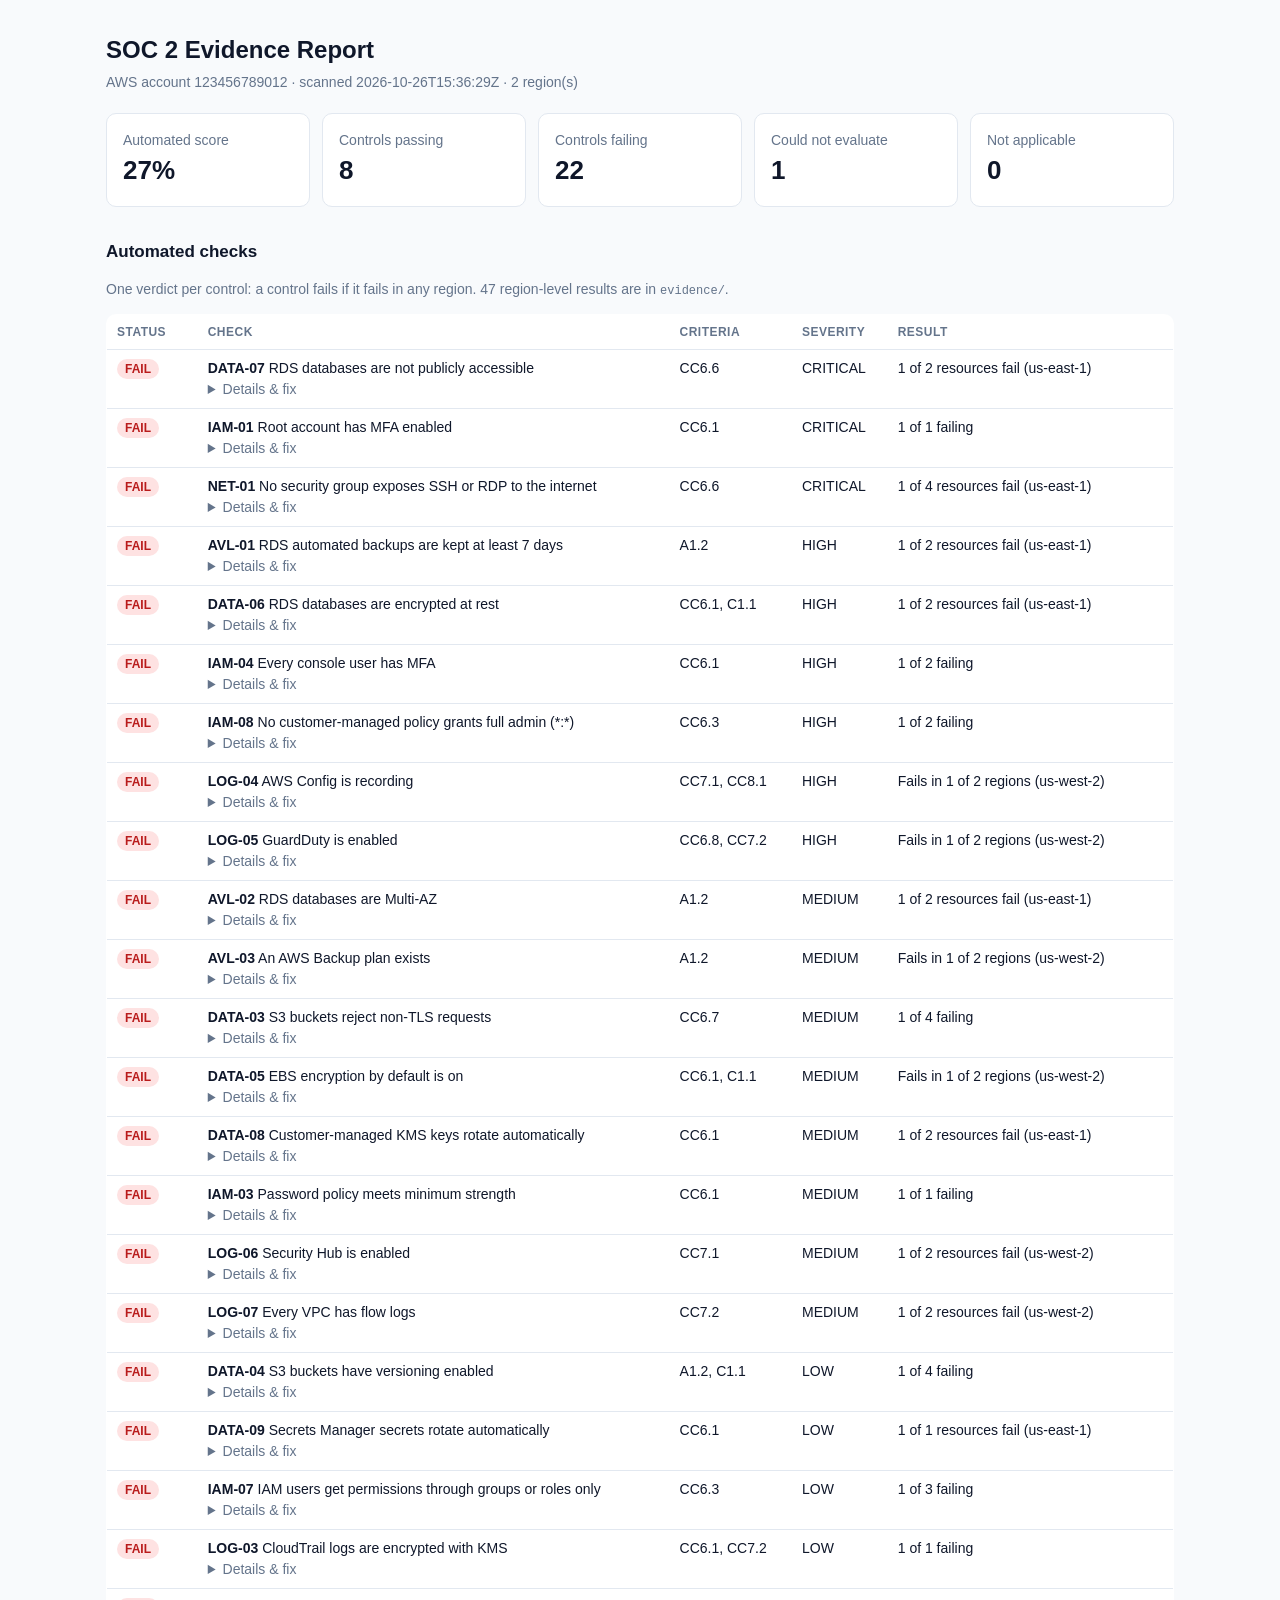
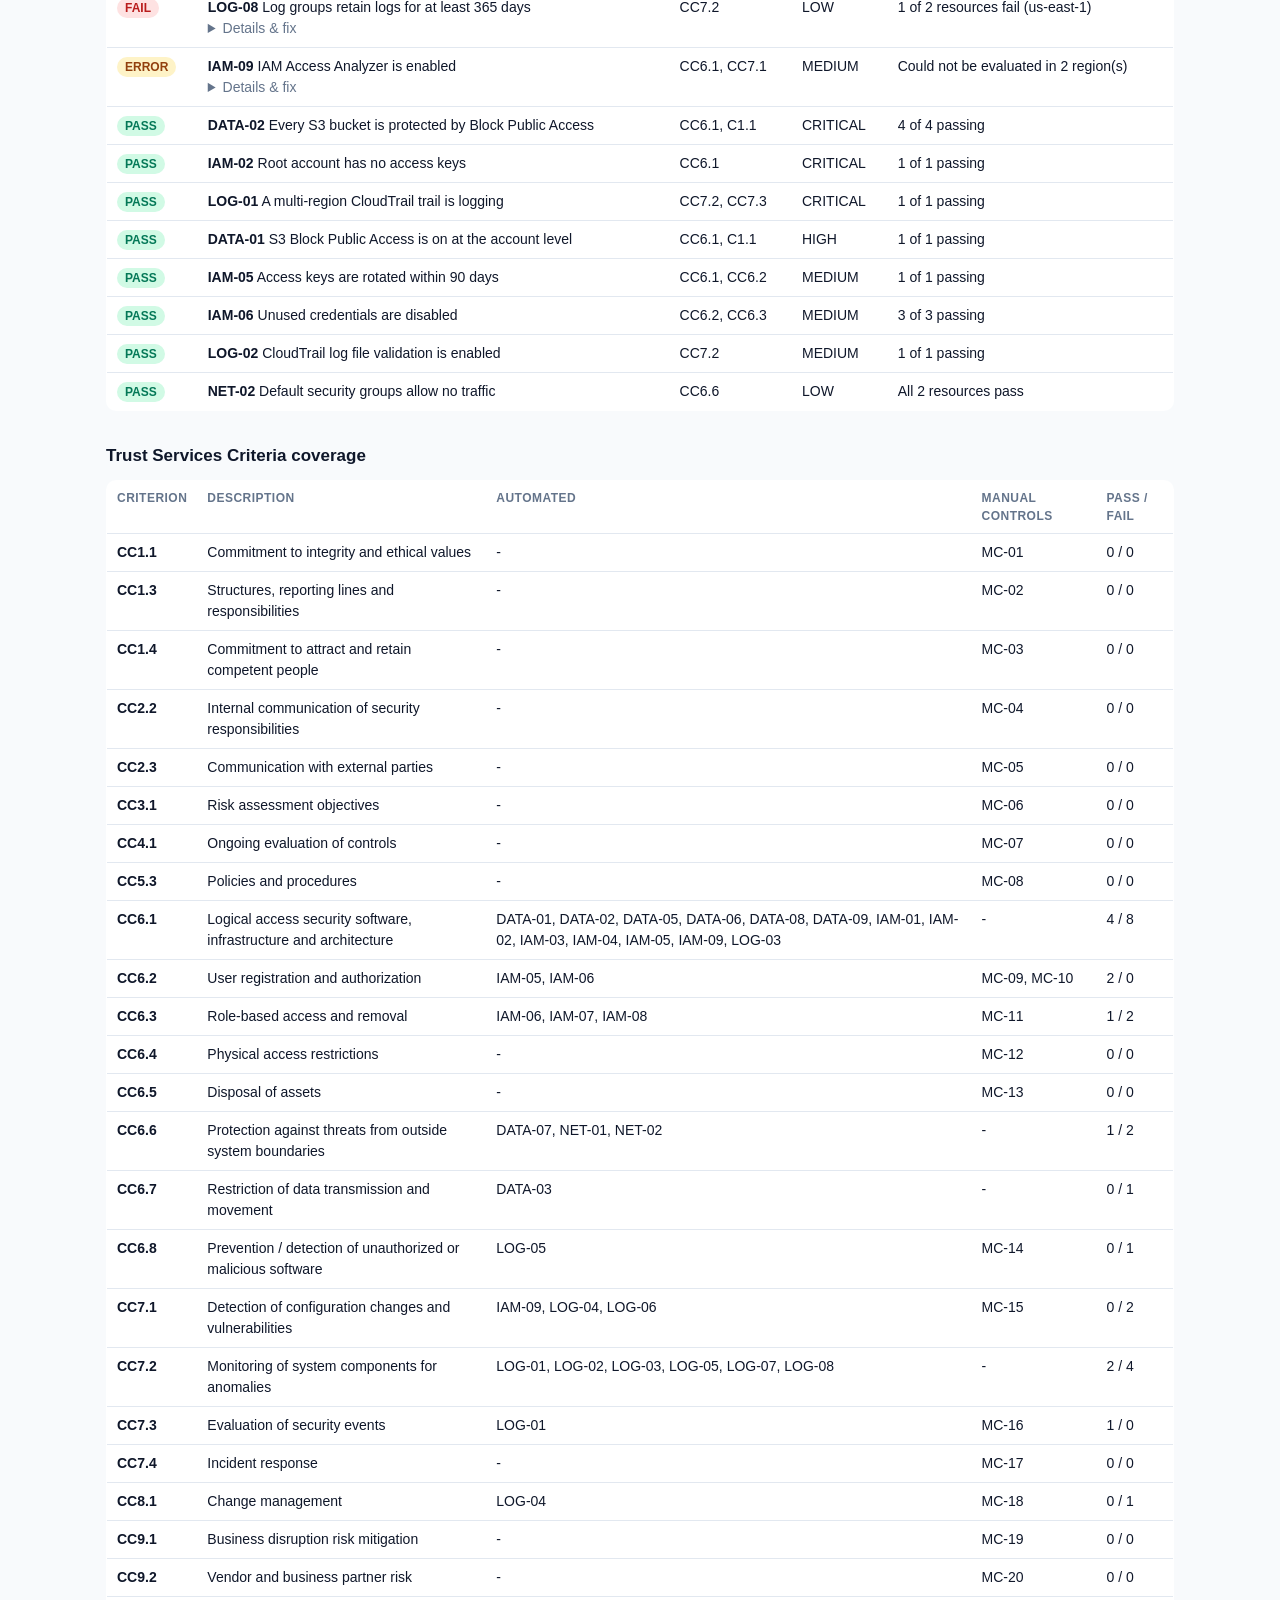
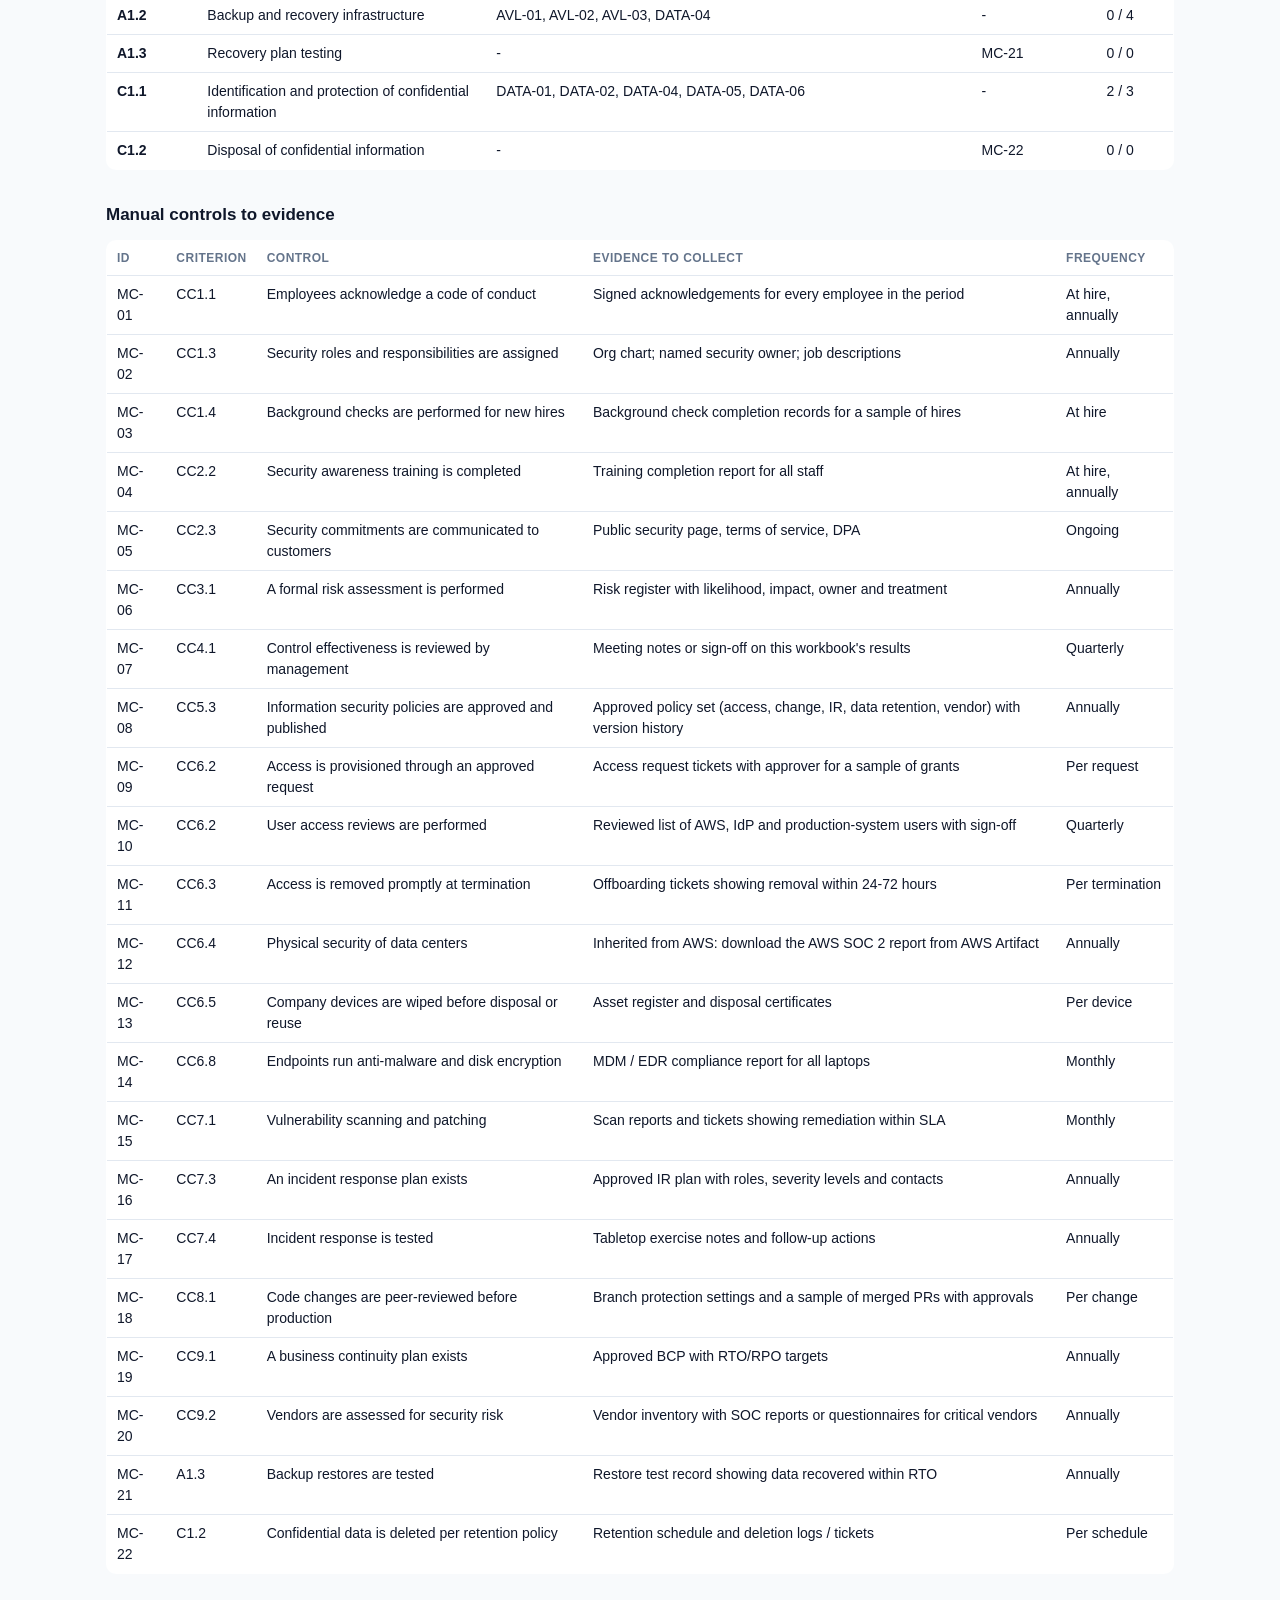
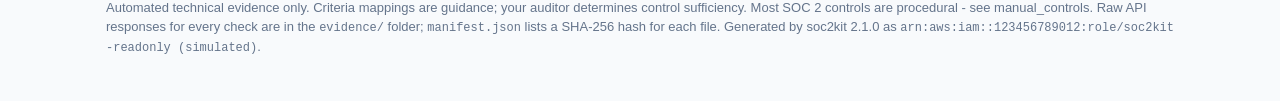
==== commit c3fd73bd: "Tighten two checks after the first real-account scan Reviewed a 17-region scan of a real account: no" ====
--- a/web/sample/report.html
+++ b/web/sample/report.html
@@ -29,7 +29,7 @@
 </head>
 <body><main>
 <h1>SOC 2 Evidence Report</h1>
-<div class="muted">AWS account 123456789012 &middot; scanned 2026-10-26T15:22:13Z &middot; 2 region(s)</div>
+<div class="muted">AWS account 123456789012 &middot; scanned 2026-10-26T15:36:29Z &middot; 2 region(s)</div>
 
 <div class="grid">
   <div class="card stat"><span class="muted">Automated score</span><b>27%</b></div>
@@ -83,9 +83,9 @@
 
 <details><summary>Details &amp; fix</summary>
 
-<ul><li><code>sg-66222b5123eb54f73 (bastion)</code> (us-east-1) - Open to internet: SSH (22)</li>
-</ul>
-<div><b>Fix:</b> Remove the open rule; use SSM Session Manager or a VPN / bastion with a narrow source range.</div>
+<ul><li><code>sg-6849222529ab1c680 (bastion)</code> (us-east-1) - Open to internet: SSH (22) (not attached to anything, safe to delete)</li>
+</ul>
+<div><b>Fix:</b> Remove the open rule; use SSM Session Manager or a VPN / bastion with a narrow source range. Groups not attached to anything can simply be deleted.</div>
 <div class="muted">Evidence: <code>evidence/NET-01__us-east-1.json</code> <code>evidence/NET-01__us-west-2.json</code> </div>
 </details>
 
@@ -259,7 +259,7 @@
 
 <details><summary>Details &amp; fix</summary>
 
-<ul><li><code>arn:aws:kms:us-east-1:123456789012:key/796fe191-66ff-4c30-b1bc-7e6d8fc811b2</code> (us-east-1) - Rotation off</li>
+<ul><li><code>arn:aws:kms:us-east-1:123456789012:key/c14e29de-6356-4a5e-aafc-4fbd388bbb1f</code> (us-east-1) - Rotation off</li>
 </ul>
 <div><b>Fix:</b> Enable automatic key rotation on the key.</div>
 <div class="muted">Evidence: <code>evidence/DATA-08__us-east-1.json</code> <code>evidence/DATA-08__us-west-2.json</code> </div>
@@ -307,7 +307,7 @@
 
 <details><summary>Details &amp; fix</summary>
 
-<ul><li><code>vpc-dd05bc29cc33c0616</code> (us-west-2) - No active flow log</li>
+<ul><li><code>vpc-f1b8fce8c8b7057a1</code> (us-west-2) - No active flow log</li>
 </ul>
 <div><b>Fix:</b> Enable VPC flow logs (at least REJECT traffic) to CloudWatch Logs or S3.</div>
 <div class="muted">Evidence: <code>evidence/LOG-07__us-east-1.json</code> <code>evidence/LOG-07__us-west-2.json</code> </div>
@@ -339,7 +339,7 @@
 
 <details><summary>Details &amp; fix</summary>
 
-<ul><li><code>arn:aws:secretsmanager:us-east-1:123456789012:secret:prod/patients-db-LYNLUp</code> (us-east-1) - Rotation off</li>
+<ul><li><code>arn:aws:secretsmanager:us-east-1:123456789012:secret:prod/patients-db-tkjfqW</code> (us-east-1) - Rotation off</li>
 </ul>
 <div><b>Fix:</b> Configure a rotation Lambda and schedule for the secret.</div>
 <div class="muted">Evidence: <code>evidence/DATA-09__us-east-1.json</code> <code>evidence/DATA-09__us-west-2.json</code> </div>
@@ -415,7 +415,7 @@
 
 <tr>
 <td><span class="pill PASS">PASS</span></td>
-<td><b>DATA-02</b> No S3 bucket allows public access
+<td><b>DATA-02</b> Every S3 bucket is protected by Block Public Access
 
 </td>
 <td>CC6.1, C1.1</td><td>CRITICAL</td><td>4 of 4 passing</td>
